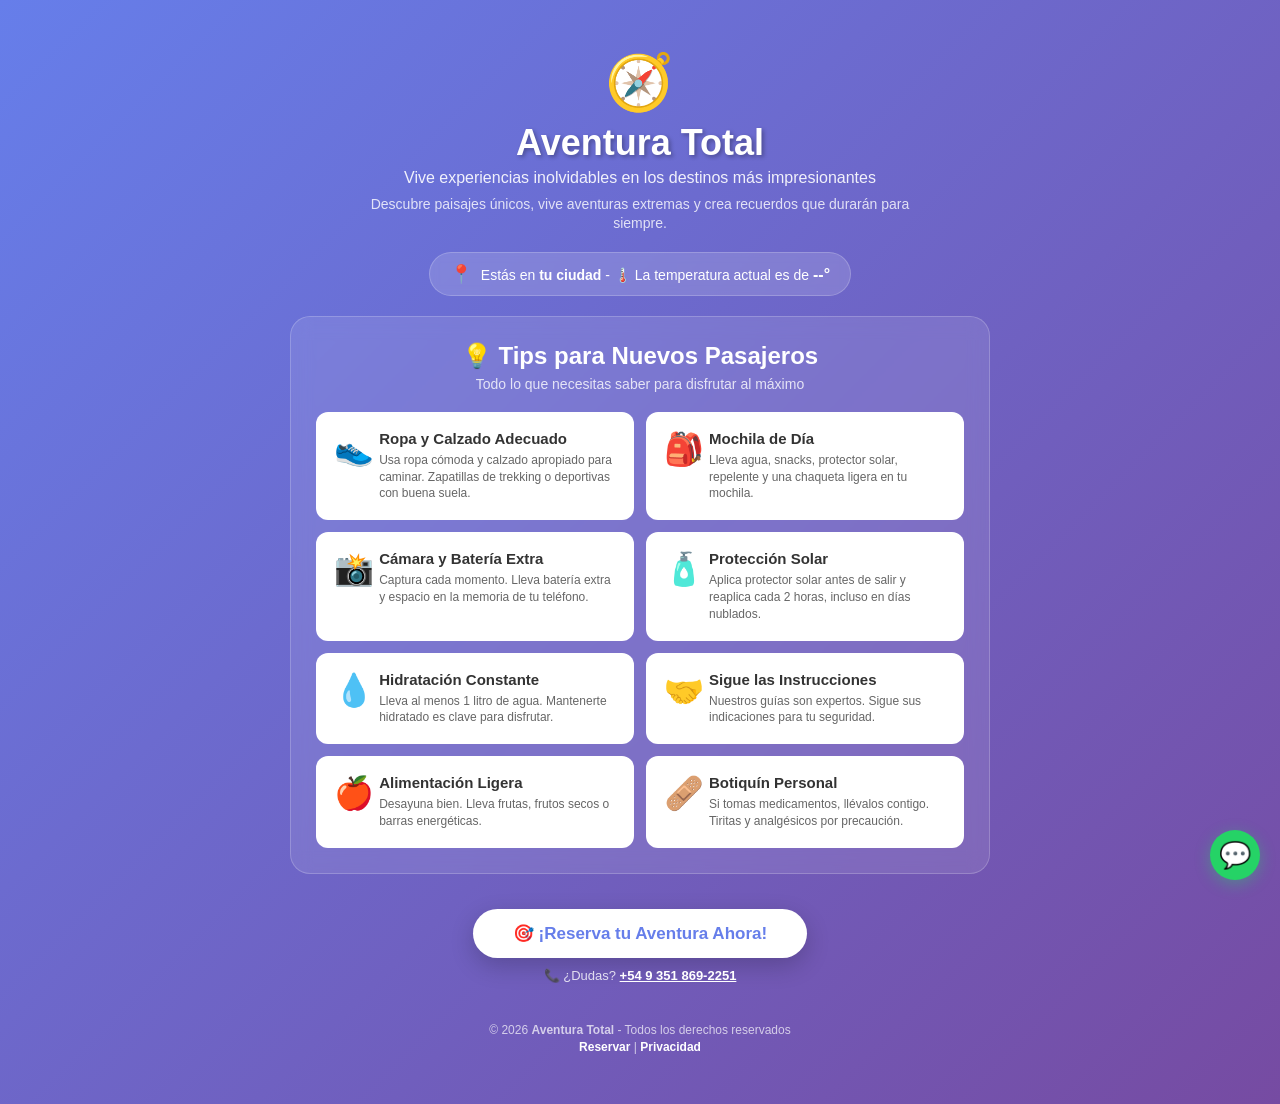
==== index.html @ 99226703 "Add files via upload" ====
<!DOCTYPE html>
<html lang="es">
<head>
    <meta charset="UTF-8">
    <meta name="viewport" content="width=device-width, initial-scale=1.0">
    <title>Aventura Total - Excursiones Inolvidables</title>
    <link rel="stylesheet" href="styles.css">
    <link rel="icon" type="image/svg+xml" href="data:image/svg+xml,<svg xmlns='http://www.w3.org/2000/svg' viewBox='0 0 100 100'><text y='.9em' font-size='90'>🧭</text></svg>">
    <style>
        * {
            margin: 0;
            padding: 0;
            box-sizing: border-box;
        }

        body {
            font-family: 'Segoe UI', Tahoma, Geneva, Verdana, sans-serif;
            background: linear-gradient(135deg, #667eea 0%, #764ba2 100%);
            min-height: 100vh;
            overflow-x: hidden;
        }

        .landing-container {
            max-width: 1200px;
            margin: 0 auto;
            padding: 15px 20px;
        }

        .hero-section {
            text-align: center;
            padding: 15px 20px 10px;
            animation: fadeInDown 0.8s ease;
        }

        @keyframes fadeInDown {
            from { opacity: 0; transform: translateY(-30px); }
            to { opacity: 1; transform: translateY(0); }
        }

        .hero-logo {
            font-size: 55px;
            margin-bottom: 8px;
            animation: float 3s ease-in-out infinite;
        }

        @keyframes float {
            0%, 100% { transform: translateY(0); }
            50% { transform: translateY(-10px); }
        }

        .hero-title {
            font-size: 36px;
            font-weight: 800;
            color: white;
            margin-bottom: 6px;
            text-shadow: 2px 2px 4px rgba(0,0,0,0.3);
            line-height: 1.1;
        }

        .hero-subtitle {
            font-size: 16px;
            color: rgba(255,255,255,0.9);
            margin-bottom: 8px;
            font-weight: 400;
        }

        .hero-description {
            font-size: 14px;
            color: rgba(255,255,255,0.8);
            max-width: 550px;
            margin: 0 auto 10px;
            line-height: 1.4;
        }

        .clima-actual {
            text-align: center;
            margin: 8px 0 0 0;
            padding: 10px 20px;
            background: rgba(255,255,255,0.15);
            border-radius: 25px;
            display: inline-block;
            backdrop-filter: blur(5px);
            border: 1px solid rgba(255,255,255,0.2);
            animation: fadeIn 0.5s ease;
        }

        @keyframes fadeIn {
            from { opacity: 0; }
            to { opacity: 1; }
        }

        .clima-texto {
            color: white;
            font-size: 14px;
            font-weight: 500;
        }

        .clima-texto .ciudad {
            font-weight: 700;
        }

        .clima-texto .temperatura {
            font-weight: 700;
            font-size: 16px;
        }

        .clima-icono {
            font-size: 18px;
            margin-right: 5px;
        }

        .tips-section {
            background: rgba(255,255,255,0.1);
            border-radius: 20px;
            padding: 25px;
            margin-top: 10px;
            margin-bottom: 35px;
            backdrop-filter: blur(10px);
            border: 1px solid rgba(255,255,255,0.2);
            animation: fadeInUp 0.6s ease;
        }

        @keyframes fadeInUp {
            from { opacity: 0; transform: translateY(20px); }
            to { opacity: 1; transform: translateY(0); }
        }

        .tips-title {
            text-align: center;
            color: white;
            font-size: 24px;
            margin-bottom: 6px;
        }

        .tips-subtitle {
            text-align: center;
            color: rgba(255,255,255,0.8);
            margin-bottom: 20px;
            font-size: 14px;
        }

        .tips-grid {
            display: grid;
            grid-template-columns: repeat(auto-fit, minmax(250px, 1fr));
            gap: 12px;
        }

        .tip-card {
            background: white;
            border-radius: 12px;
            padding: 18px;
            display: flex;
            align-items: flex-start;
            gap: 10px;
            transition: all 0.3s ease;
        }

        .tip-card:hover {
            transform: translateX(3px);
            box-shadow: 0 6px 15px rgba(0,0,0,0.1);
        }

        .tip-icon {
            font-size: 32px;
            min-width: 35px;
        }

        .tip-content h4 {
            color: #333;
            font-size: 15px;
            margin-bottom: 5px;
        }

        .tip-content p {
            color: #666;
            font-size: 12px;
            line-height: 1.4;
        }

        .btn-reservar-hero {
            display: inline-block;
            padding: 14px 40px;
            background: white;
            color: #667eea;
            text-decoration: none;
            border-radius: 50px;
            font-size: 17px;
            font-weight: 700;
            transition: all 0.3s ease;
            box-shadow: 0 8px 25px rgba(0,0,0,0.2);
            animation: pulse 2s infinite;
        }

        .btn-reservar-hero:hover {
            transform: translateY(-3px);
            box-shadow: 0 12px 30px rgba(0,0,0,0.3);
            background: #f8f9fa;
        }

        @keyframes pulse {
            0%, 100% { box-shadow: 0 8px 25px rgba(0,0,0,0.2); }
            50% { box-shadow: 0 12px 35px rgba(255,255,255,0.4); }
        }

        .whatsapp-float {
            position: fixed;
            bottom: 20px;
            right: 20px;
            width: 50px;
            height: 50px;
            background: #25D366;
            border-radius: 50%;
            display: flex;
            align-items: center;
            justify-content: center;
            font-size: 26px;
            color: white;
            text-decoration: none;
            box-shadow: 0 4px 15px rgba(37, 211, 102, 0.4);
            transition: all 0.3s ease;
            z-index: 1000;
            animation: bounce 2s infinite;
        }

        @keyframes bounce {
            0%, 100% { transform: translateY(0); }
            50% { transform: translateY(-6px); }
        }

        .whatsapp-float:hover {
            transform: scale(1.1);
            box-shadow: 0 6px 20px rgba(37, 211, 102, 0.6);
        }

        .footer {
            text-align: center;
            color: rgba(255,255,255,0.7);
            padding: 15px 0;
            font-size: 12px;
        }

        .footer a {
            color: white;
            text-decoration: none;
            font-weight: 600;
            cursor: pointer;
        }

        .footer a:hover {
            text-decoration: underline;
        }

        /* ==========================================
           MODAL POLÍTICA DE PRIVACIDAD
           ========================================== */
        .modal-overlay {
            position: fixed;
            top: 0;
            left: 0;
            width: 100%;
            height: 100%;
            background: rgba(0, 0, 0, 0.6);
            backdrop-filter: blur(8px);
            -webkit-backdrop-filter: blur(8px);
            display: flex;
            justify-content: center;
            align-items: center;
            z-index: 10000;
            animation: fadeInOverlay 0.3s ease;
        }

        @keyframes fadeInOverlay {
            from { opacity: 0; }
            to { opacity: 1; }
        }

        .modal-content {
            background: white;
            border-radius: 20px;
            width: 90%;
            max-width: 600px;
            max-height: 80vh;
            box-shadow: 0 25px 60px rgba(0, 0, 0, 0.4);
            animation: slideUp 0.4s ease;
            display: flex;
            flex-direction: column;
        }

        @keyframes slideUp {
            from { transform: translateY(50px); opacity: 0; }
            to { transform: translateY(0); opacity: 1; }
        }

        .modal-header {
            display: flex;
            justify-content: space-between;
            align-items: center;
            padding: 20px 25px;
            border-bottom: 1px solid #e0e0e0;
            background: linear-gradient(135deg, #667eea 0%, #764ba2 100%);
            border-radius: 20px 20px 0 0;
        }

        .modal-header h2 {
            color: white;
            font-size: 20px;
            margin: 0;
        }

        .modal-close {
            background: rgba(255,255,255,0.2);
            border: none;
            color: white;
            font-size: 28px;
            width: 35px;
            height: 35px;
            border-radius: 50%;
            cursor: pointer;
            transition: all 0.3s ease;
            display: flex;
            align-items: center;
            justify-content: center;
            line-height: 1;
        }

        .modal-close:hover {
            background: rgba(255,255,255,0.4);
            transform: rotate(90deg);
        }

        .modal-body {
            padding: 25px;
            overflow-y: auto;
            flex: 1;
        }

        .modal-body::-webkit-scrollbar {
            width: 6px;
        }

        .modal-body::-webkit-scrollbar-track {
            background: #f1f1f1;
            border-radius: 10px;
        }

        .modal-body::-webkit-scrollbar-thumb {
            background: #667eea;
            border-radius: 10px;
        }

        .modal-body h3 {
            color: #667eea;
            font-size: 16px;
            margin: 20px 0 10px 0;
        }

        .modal-body h3:first-child {
            margin-top: 0;
        }

        .modal-body p {
            color: #555;
            font-size: 14px;
            line-height: 1.6;
            margin-bottom: 10px;
        }

        .modal-body ul {
            margin: 10px 0;
            padding-left: 20px;
        }

        .modal-body ul li {
            color: #555;
            font-size: 14px;
            line-height: 1.6;
            margin-bottom: 5px;
        }

        .modal-footer {
            padding: 15px 25px;
            border-top: 1px solid #e0e0e0;
            text-align: center;
        }

        .btn-modal-cerrar {
            padding: 12px 40px;
            background: linear-gradient(135deg, #667eea 0%, #764ba2 100%);
            color: white;
            border: none;
            border-radius: 30px;
            font-size: 16px;
            font-weight: 600;
            cursor: pointer;
            transition: all 0.3s ease;
        }

        .btn-modal-cerrar:hover {
            transform: translateY(-2px);
            box-shadow: 0 10px 20px rgba(102, 126, 234, 0.4);
        }

        body.modal-abierto {
            overflow: hidden;
        }

        @media (max-width: 768px) {
            .hero-title { font-size: 26px; }
            .hero-subtitle { font-size: 14px; }
            .hero-logo { font-size: 45px; }
            .tips-section { padding: 18px; }
            .tips-title { font-size: 20px; }
            .btn-reservar-hero { padding: 12px 28px; font-size: 15px; }
            .whatsapp-float { width: 45px; height: 45px; font-size: 22px; }
            .clima-texto { font-size: 13px; }
        }

        @media (max-width: 480px) {
            .hero-title { font-size: 22px; }
            .hero-logo { font-size: 40px; }
            .hero-section { padding: 10px 15px 5px; }
            .tips-grid { grid-template-columns: 1fr; }
            .clima-texto { font-size: 12px; }
        }
    </style>
</head>
<body>
    <a href="https://wa.me/5493518692251?text=¡Hola!%20Quiero%20información%20sobre%20las%20excursiones%20🏔️" 
       class="whatsapp-float" target="_blank" title="Contáctanos por WhatsApp">💬</a>

    <div class="landing-container">
        
        <header class="hero-section">
            <div class="hero-logo">🧭</div>
            <h1 class="hero-title">Aventura Total</h1>
            <p class="hero-subtitle">Vive experiencias inolvidables en los destinos más impresionantes</p>
            <p class="hero-description">
                Descubre paisajes únicos, vive aventuras extremas y crea recuerdos que durarán para siempre.
            </p>
            
            <div class="clima-actual" id="climaActual">
                <span class="clima-texto">
                    <span class="clima-icono">📍</span> 
                    Estás en <span class="ciudad" id="ciudadNombre">...</span> - 
                    🌡️ La temperatura actual es de <span class="temperatura" id="temperaturaValor">--°</span>
                </span>
            </div>
        </header>

        <section class="tips-section">
            <h2 class="tips-title">💡 Tips para Nuevos Pasajeros</h2>
            <p class="tips-subtitle">Todo lo que necesitas saber para disfrutar al máximo</p>
            
            <div class="tips-grid">
                <div class="tip-card">
                    <div class="tip-icon">👟</div>
                    <div class="tip-content">
                        <h4>Ropa y Calzado Adecuado</h4>
                        <p>Usa ropa cómoda y calzado apropiado para caminar. Zapatillas de trekking o deportivas con buena suela.</p>
                    </div>
                </div>
                <div class="tip-card">
                    <div class="tip-icon">🎒</div>
                    <div class="tip-content">
                        <h4>Mochila de Día</h4>
                        <p>Lleva agua, snacks, protector solar, repelente y una chaqueta ligera en tu mochila.</p>
                    </div>
                </div>
                <div class="tip-card">
                    <div class="tip-icon">📸</div>
                    <div class="tip-content">
                        <h4>Cámara y Batería Extra</h4>
                        <p>Captura cada momento. Lleva batería extra y espacio en la memoria de tu teléfono.</p>
                    </div>
                </div>
                <div class="tip-card">
                    <div class="tip-icon">🧴</div>
                    <div class="tip-content">
                        <h4>Protección Solar</h4>
                        <p>Aplica protector solar antes de salir y reaplica cada 2 horas, incluso en días nublados.</p>
                    </div>
                </div>
                <div class="tip-card">
                    <div class="tip-icon">💧</div>
                    <div class="tip-content">
                        <h4>Hidratación Constante</h4>
                        <p>Lleva al menos 1 litro de agua. Mantenerte hidratado es clave para disfrutar.</p>
                    </div>
                </div>
                <div class="tip-card">
                    <div class="tip-icon">🤝</div>
                    <div class="tip-content">
                        <h4>Sigue las Instrucciones</h4>
                        <p>Nuestros guías son expertos. Sigue sus indicaciones para tu seguridad.</p>
                    </div>
                </div>
                <div class="tip-card">
                    <div class="tip-icon">🍎</div>
                    <div class="tip-content">
                        <h4>Alimentación Ligera</h4>
                        <p>Desayuna bien. Lleva frutas, frutos secos o barras energéticas.</p>
                    </div>
                </div>
                <div class="tip-card">
                    <div class="tip-icon">🩹</div>
                    <div class="tip-content">
                        <h4>Botiquín Personal</h4>
                        <p>Si tomas medicamentos, llévalos contigo. Tiritas y analgésicos por precaución.</p>
                    </div>
                </div>
            </div>
        </section>

        <div style="text-align: center; margin: 25px 0;">
            <a href="reservar.html" class="btn-reservar-hero">🎯 ¡Reserva tu Aventura Ahora!</a>
            <p style="color: rgba(255,255,255,0.8); margin-top: 10px; font-size: 13px;">
                📞 ¿Dudas? <a href="tel:+5493518692251" style="color: white; font-weight: 600;">+54 9 351 869-2251</a>
            </p>
        </div>

        <footer class="footer">
            <p>© 2026 <strong>Aventura Total</strong> - Todos los derechos reservados</p>
            <p style="margin-top: 3px;">
                <a href="reservar.html">Reservar</a> | 
                <a id="linkPrivacidad">Privacidad</a>
            </p>
        </footer>
    </div>

    <!-- ===== MODAL POLÍTICA DE PRIVACIDAD ===== -->
    <div id="modalPrivacidad" class="modal-overlay" style="display: none;">
        <div class="modal-content">
            <div class="modal-header">
                <h2>🔒 Política de Privacidad</h2>
                <button class="modal-close" id="cerrarModal">&times;</button>
            </div>
            <div class="modal-body">
                <p>La agencia recopila únicamente los datos estrictamente necesarios para la prestación del servicio automotor y turístico.</p>
                
                <h3>📋 Uso de los Datos</h3>
                <p>Los datos se utilizan exclusivamente para:</p>
                <ul>
                    <li>Gestionar reservas, emitir vouchers de traslado y procesar pagos.</li>
                    <li>Coordinar la logística de los choferes y guías.</li>
                    <li>Enviar notificaciones operativas urgentes.</li>
                    <li>Cumplir con las normativas legales de los organismos de transporte (CNRT en Argentina, seguros de pasajeros, aduanas o migraciones).</li>
                </ul>
                
                <h3>🔐 Confidencialidad</h3>
                <p>Los datos no se venden ni se ceden comercialmente. Solo se comparten con:</p>
                <ul>
                    <li><strong>Autoridades regulatorias:</strong> Organismos de control de transporte, gendarmería, aduanas o personal de aeropuertos según lo exija la ley.</li>
                    <li><strong>Proveedores estratégicos:</strong> Choferes contratados, guías de turismo o plataformas de procesamiento de pago, quienes están obligados contractualmente a mantener la confidencialidad.</li>
                </ul>
                
                <h3>⏱️ Plazo de Conservación</h3>
                <p>La información se guardará durante el tiempo que dure la relación comercial y, posteriormente, durante los plazos legales exigidos por las normativas fiscales, de seguros y comerciales aplicables al transporte de pasajeros.</p>
                
                <h3>🛡️ Medidas de Seguridad</h3>
                <p>Implementación de medidas técnicas y organizativas para evitar la pérdida, robo o acceso no autorizado a los datos, tales como almacenamiento en servidores seguros, cifrado de datos y acceso restringido del personal solo a la información necesaria para su tarea.</p>
                
                <h3>✅ Derechos del Usuario</h3>
                <p>Se garantiza a los pasajeros el derecho a Acceder, Rectificar, Cancelar u Oponerse al uso de sus datos personales.</p>
            </div>
            <div class="modal-footer">
                <button class="btn-modal-cerrar" id="btnCerrarModal">Entendido</button>
            </div>
        </div>
    </div>

    <script>
        // ===== CLIMA POR IP =====
        async function obtenerClima() {
            const ciudadEl = document.getElementById('ciudadNombre');
            const temperaturaEl = document.getElementById('temperaturaValor');
            
            try {
                const respuestaIP = await fetch('https://ipapi.co/json/');
                const datosIP = await respuestaIP.json();
                
                const ciudad = datosIP.city || 'tu ciudad';
                const lat = datosIP.latitude;
                const lon = datosIP.longitude;
                
                ciudadEl.textContent = ciudad;
                
                if (lat && lon) {
                    const respuestaClima = await fetch(
                        `https://api.open-meteo.com/v1/forecast?latitude=${lat}&longitude=${lon}&current_weather=true`
                    );
                    const datosClima = await respuestaClima.json();
                    
                    if (datosClima.current_weather) {
                        const temperatura = Math.round(datosClima.current_weather.temperature);
                        temperaturaEl.textContent = `${temperatura}°C`;
                        
                        const iconoClima = document.querySelector('.clima-icono');
                        if (temperatura > 30) {
                            iconoClima.textContent = '🥵';
                        } else if (temperatura > 20) {
                            iconoClima.textContent = '😎';
                        } else if (temperatura > 10) {
                            iconoClima.textContent = '🌤️';
                        } else {
                            iconoClima.textContent = '🥶';
                        }
                    }
                }
            } catch (error) {
                console.log('Error al obtener clima:', error);
                ciudadEl.textContent = 'tu ciudad';
                temperaturaEl.textContent = '--°';
            }
        }
        
        obtenerClima();

        // ===== MODAL POLÍTICA DE PRIVACIDAD =====
        const modalPrivacidad = document.getElementById('modalPrivacidad');
        const linkPrivacidad = document.getElementById('linkPrivacidad');
        const cerrarModal = document.getElementById('cerrarModal');
        const btnCerrarModal = document.getElementById('btnCerrarModal');
        
        linkPrivacidad.addEventListener('click', function(e) {
            e.preventDefault();
            modalPrivacidad.style.display = 'flex';
            document.body.classList.add('modal-abierto');
        });
        
        cerrarModal.addEventListener('click', function() {
            modalPrivacidad.style.display = 'none';
            document.body.classList.remove('modal-abierto');
        });
        
        btnCerrarModal.addEventListener('click', function() {
            modalPrivacidad.style.display = 'none';
            document.body.classList.remove('modal-abierto');
        });
        
        modalPrivacidad.addEventListener('click', function(e) {
            if (e.target === modalPrivacidad) {
                modalPrivacidad.style.display = 'none';
                document.body.classList.remove('modal-abierto');
            }
        });
        
        document.addEventListener('keydown', function(e) {
            if (e.key === 'Escape' && modalPrivacidad.style.display === 'flex') {
                modalPrivacidad.style.display = 'none';
                document.body.classList.remove('modal-abierto');
            }
        });
    </script>
</body>
</html>
---- styles.css ----
/* ==========================================
   FORMULARIO DE RESERVA DE EXCURSIONES
   Estilos completos
   ========================================== */

/* Reset y estilos base */
* {
    margin: 0;
    padding: 0;
    box-sizing: border-box;
}

body {
    font-family: 'Segoe UI', Tahoma, Geneva, Verdana, sans-serif;
    background: linear-gradient(135deg, #667eea 0%, #764ba2 100%);
    min-height: 100vh;
    display: flex;
    justify-content: center;
    align-items: center;
    padding: 20px;
}

/* Contenedor principal */
.form-container {
    background: white;
    border-radius: 20px;
    box-shadow: 0 20px 60px rgba(0, 0, 0, 0.3);
    padding: 40px;
    width: 100%;
    max-width: 600px;
    animation: fadeIn 0.5s ease-in-out;
}

/* Animación de entrada */
@keyframes fadeIn {
    from {
        opacity: 0;
        transform: translateY(-20px);
    }
    to {
        opacity: 1;
        transform: translateY(0);
    }
}

/* Cabecera del formulario */
.form-header {
    text-align: center;
    margin-bottom: 30px;
}

.form-header h1 {
    color: #333;
    font-size: 28px;
    margin-bottom: 10px;
}

.form-header p {
    color: #666;
    font-size: 16px;
}

/* Grupos de formulario */
.form-group {
    margin-bottom: 20px;
}

.form-row {
    display: grid;
    grid-template-columns: 1fr 1fr;
    gap: 20px;
}

/* Etiquetas */
label {
    display: block;
    margin-bottom: 8px;
    color: #333;
    font-weight: 600;
    font-size: 14px;
    transition: color 0.3s ease;
}

.required::after {
    content: " *";
    color: #e74c3c;
}

/* Campos de entrada */
input, select, textarea {
    width: 100%;
    padding: 12px 15px;
    border: 2px solid #e0e0e0;
    border-radius: 10px;
    font-size: 16px;
    transition: all 0.3s ease;
    font-family: inherit;
    background-color: #fafafa;
}

input:hover, select:hover, textarea:hover {
    border-color: #b8b8b8;
    background-color: #fff;
}

input:focus, select:focus, textarea:focus {
    outline: none;
    border-color: #667eea;
    box-shadow: 0 0 0 3px rgba(102, 126, 234, 0.1);
    background-color: #fff;
}

textarea {
    resize: vertical;
    min-height: 100px;
}

/* Estilo para campos con error */
input.error, select.error, textarea.error {
    border-color: #e74c3c;
    background-color: #fff5f5;
}

.error-message {
    color: #e74c3c;
    font-size: 12px;
    margin-top: 5px;
    display: none;
}

.error-message.show {
    display: block;
}

/* ==========================================
   CALCULADORA DE PRECIO
   ========================================== */
.precio-calculadora {
    background: linear-gradient(135deg, #f5f7fa 0%, #c3cfe2 100%);
    border-radius: 15px;
    padding: 25px;
    margin: 25px 0;
    box-shadow: 0 5px 15px rgba(0, 0, 0, 0.1);
    transition: transform 0.3s ease;
}

.precio-calculadora:hover {
    transform: translateY(-2px);
}

.precio-header {
    text-align: center;
    margin-bottom: 20px;
    color: #333;
}

.precio-header h3 {
    font-size: 20px;
    margin-bottom: 5px;
}

.precio-detalle {
    display: grid;
    gap: 15px;
    margin-bottom: 20px;
}

.precio-item {
    display: flex;
    justify-content: space-between;
    align-items: center;
    padding: 10px 15px;
    background: white;
    border-radius: 8px;
    font-size: 15px;
    transition: background 0.3s ease;
}

.precio-item:hover {
    background: #f8f9fa;
}

.precio-item .label {
    color: #555;
    font-weight: 500;
}

.precio-item .valor {
    font-weight: 700;
    color: #333;
}

/* Total destacado */
.precio-total {
    background: linear-gradient(135deg, #667eea 0%, #764ba2 100%);
    color: white;
    padding: 20px;
    border-radius: 10px;
    text-align: center;
    margin-top: 15px;
    position: relative;
    overflow: hidden;
}

.precio-total::before {
    content: '';
    position: absolute;
    top: -50%;
    left: -50%;
    width: 200%;
    height: 200%;
    background: radial-gradient(circle, rgba(255,255,255,0.1) 0%, transparent 70%);
    animation: shine 3s infinite;
}

@keyframes shine {
    0% { transform: rotate(0deg); }
    100% { transform: rotate(360deg); }
}

.precio-total .total-label {
    font-size: 16px;
    margin-bottom: 5px;
    opacity: 0.9;
    text-transform: uppercase;
    letter-spacing: 2px;
}

.precio-total .total-cantidad {
    font-size: 36px;
    font-weight: 700;
    text-shadow: 2px 2px 4px rgba(0,0,0,0.2);
}

.precio-total .total-personas {
    font-size: 14px;
    opacity: 0.8;
    margin-top: 5px;
}

/* Badges y etiquetas */
.descuento-badge {
    background: #27ae60;
    color: white;
    padding: 3px 8px;
    border-radius: 12px;
    font-size: 11px;
    font-weight: 600;
    margin-left: 5px;
}

.temporada-badge {
    background: #e74c3c;
    color: white;
    padding: 3px 8px;
    border-radius: 12px;
    font-size: 11px;
    font-weight: 600;
    margin-left: 5px;
}

/* Checkbox personalizado */
.checkbox-group {
    display: flex;
    align-items: center;
    gap: 10px;
}

.checkbox-group input[type="checkbox"] {
    width: 20px;
    height: 20px;
    cursor: pointer;
    accent-color: #667eea;
}

.checkbox-group label {
    margin-bottom: 0;
    cursor: pointer;
}

.checkbox-group a {
    color: #667eea;
    text-decoration: none;
    font-weight: 600;
}

.checkbox-group a:hover {
    text-decoration: underline;
}

/* Botón de envío */
.submit-btn {
    width: 100%;
    padding: 15px;
    background: linear-gradient(135deg, #667eea 0%, #764ba2 100%);
    color: white;
    border: none;
    border-radius: 10px;
    font-size: 18px;
    font-weight: 600;
    cursor: pointer;
    transition: all 0.3s ease;
    margin-top: 10px;
    position: relative;
    overflow: hidden;
}

.submit-btn:hover {
    transform: translateY(-2px);
    box-shadow: 0 10px 20px rgba(102, 126, 234, 0.4);
}

.submit-btn:active {
    transform: translateY(0);
}

.submit-btn:disabled {
    background: #ccc;
    cursor: not-allowed;
    transform: none;
    box-shadow: none;
}

/* Efecto de carga en el botón */
.submit-btn.loading {
    pointer-events: none;
    opacity: 0.8;
}

.submit-btn.loading::after {
    content: "";
    position: absolute;
    width: 20px;
    height: 20px;
    top: 50%;
    left: 50%;
    margin-left: -10px;
    margin-top: -10px;
    border: 3px solid rgba(255,255,255,0.3);
    border-top-color: white;
    border-radius: 50%;
    animation: spin 0.8s linear infinite;
}

@keyframes spin {
    to { transform: rotate(360deg); }
}

/* Tooltip para precios */
.tooltip {
    position: relative;
    display: inline-block;
    cursor: help;
    border-bottom: 1px dotted #666;
}

.tooltip .tooltip-text {
    visibility: hidden;
    width: 200px;
    background-color: #333;
    color: #fff;
    text-align: center;
    border-radius: 6px;
    padding: 8px;
    position: absolute;
    z-index: 1;
    bottom: 125%;
    left: 50%;
    margin-left: -100px;
    font-size: 12px;
    opacity: 0;
    transition: opacity 0.3s;
}

.tooltip:hover .tooltip-text {
    visibility: visible;
    opacity: 1;
}

/* Mensaje de éxito inline */
.success-message {
    display: none;
    background: #27ae60;
    color: white;
    padding: 15px;
    border-radius: 10px;
    margin-top: 20px;
    text-align: center;
    animation: slideDown 0.5s ease;
}

.success-message.show {
    display: block;
}

@keyframes slideDown {
    from {
        opacity: 0;
        transform: translateY(-10px);
    }
    to {
        opacity: 1;
        transform: translateY(0);
    }
}

/* ==========================================
   RESPONSIVE DESIGN
   ========================================== */
@media (max-width: 768px) {
    .form-container {
        padding: 30px 20px;
    }
    
    .form-row {
        grid-template-columns: 1fr;
        gap: 15px;
    }
    
    .form-header h1 {
        font-size: 24px;
    }
    
    .precio-total .total-cantidad {
        font-size: 28px;
    }
}

@media (max-width: 480px) {
    body {
        padding: 10px;
    }
    
    .form-container {
        padding: 20px 15px;
        border-radius: 15px;
    }
    
    .form-header h1 {
        font-size: 20px;
    }
    
    .precio-calculadora {
        padding: 15px;
    }
    
    .precio-total {
        padding: 15px;
    }
    
    .precio-total .total-cantidad {
        font-size: 24px;
    }
    
    input, select, textarea {
        padding: 10px 12px;
        font-size: 14px;
    }
    
    .submit-btn {
        padding: 12px;
        font-size: 16px;
    }
}

/* ==========================================
   UTILIDADES
   ========================================== */
.text-center {
    text-align: center;
}

.mt-10 { margin-top: 10px; }
.mt-20 { margin-top: 20px; }
.mb-10 { margin-bottom: 10px; }
.mb-20 { margin-bottom: 20px; }

/* Scrollbar personalizado */
::-webkit-scrollbar {
    width: 8px;
}

::-webkit-scrollbar-track {
    background: #f1f1f1;
    border-radius: 10px;
}

::-webkit-scrollbar-thumb {
    background: #667eea;
    border-radius: 10px;
}

::-webkit-scrollbar-thumb:hover {
    background: #764ba2;
}

/* Selección de texto */
::selection {
    background: #667eea;
    color: white;
}

/* Focus visible para accesibilidad */
:focus-visible {
    outline: 3px solid #667eea;
    outline-offset: 2px;
}

/* Estilos para mensajes de estado */
.status-message {
    padding: 15px;
    border-radius: 10px;
    margin: 15px 0;
    text-align: center;
    font-weight: 600;
    animation: slideDown 0.5s ease;
    display: none;
}

.status-message.success {
    background: #d4edda;
    color: #155724;
    border: 2px solid #c3e6cb;
    display: block;
}

.status-message.error {
    background: #f8d7da;
    color: #721c24;
    border: 2px solid #f5c6cb;
    display: block;
}

.status-message.info {
    background: #d1ecf1;
    color: #0c5460;
    border: 2px solid #bee5eb;
    display: block;
}

@keyframes slideDown {
    from {
        opacity: 0;
        transform: translateY(-20px);
    }
    to {
        opacity: 1;
        transform: translateY(0);
    }
}

/* Icono de carga en botón */
.submit-btn.loading {
    pointer-events: none;
    opacity: 0.8;
    position: relative;
    color: transparent;
}

.submit-btn.loading::after {
    content: "";
    position: absolute;
    width: 20px;
    height: 20px;
    top: 50%;
    left: 50%;
    margin-left: -10px;
    margin-top: -10px;
    border: 3px solid rgba(255,255,255,0.3);
    border-top-color: white;
    border-radius: 50%;
    animation: spin 0.8s linear infinite;
}

@keyframes spin {
    to { transform: rotate(360deg); }
}
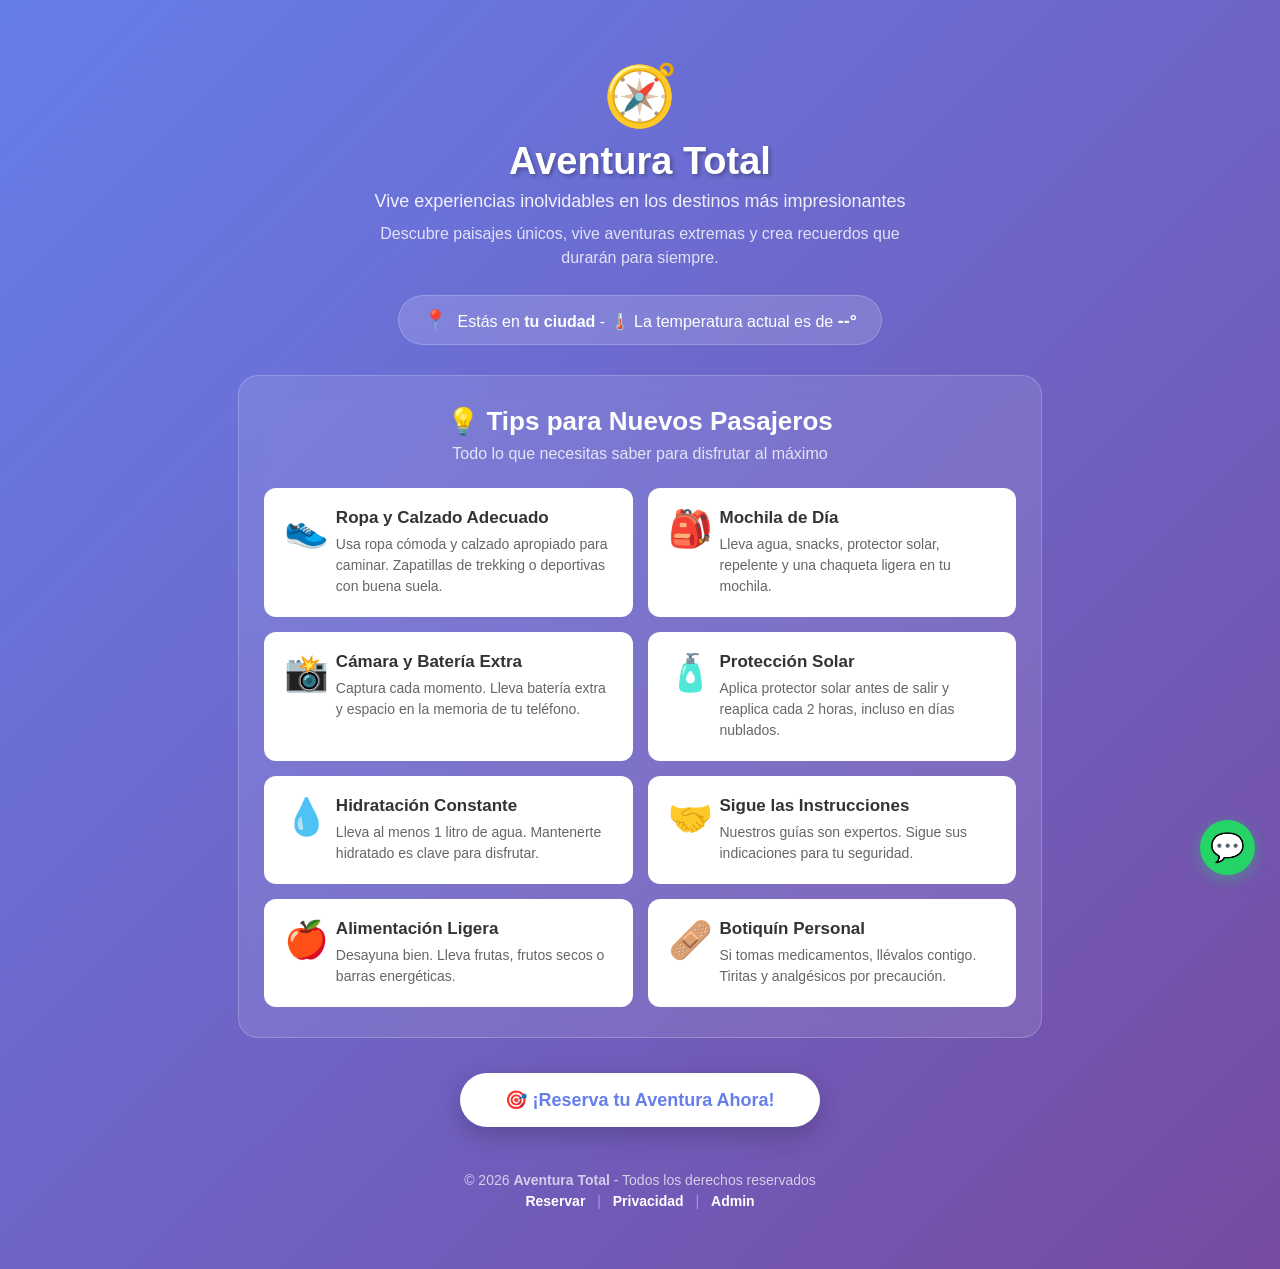
==== commit e7b096c0: "Update index.html" ====
--- a/index.html
+++ b/index.html
@@ -23,12 +23,12 @@
         .landing-container {
             max-width: 1200px;
             margin: 0 auto;
-            padding: 15px 20px;
+            padding: 20px;
         }
 
         .hero-section {
             text-align: center;
-            padding: 15px 20px 10px;
+            padding: 20px 20px 15px;
             animation: fadeInDown 0.8s ease;
         }
 
@@ -38,8 +38,8 @@
         }
 
         .hero-logo {
-            font-size: 55px;
-            margin-bottom: 8px;
+            font-size: 60px;
+            margin-bottom: 10px;
             animation: float 3s ease-in-out infinite;
         }
 
@@ -49,33 +49,33 @@
         }
 
         .hero-title {
-            font-size: 36px;
+            font-size: 38px;
             font-weight: 800;
             color: white;
-            margin-bottom: 6px;
+            margin-bottom: 8px;
             text-shadow: 2px 2px 4px rgba(0,0,0,0.3);
             line-height: 1.1;
         }
 
         .hero-subtitle {
+            font-size: 18px;
+            color: rgba(255,255,255,0.9);
+            margin-bottom: 10px;
+            font-weight: 400;
+        }
+
+        .hero-description {
             font-size: 16px;
-            color: rgba(255,255,255,0.9);
-            margin-bottom: 8px;
-            font-weight: 400;
-        }
-
-        .hero-description {
-            font-size: 14px;
             color: rgba(255,255,255,0.8);
             max-width: 550px;
-            margin: 0 auto 10px;
-            line-height: 1.4;
+            margin: 0 auto 15px;
+            line-height: 1.5;
         }
 
         .clima-actual {
             text-align: center;
-            margin: 8px 0 0 0;
-            padding: 10px 20px;
+            margin: 10px 0 0 0;
+            padding: 12px 24px;
             background: rgba(255,255,255,0.15);
             border-radius: 25px;
             display: inline-block;
@@ -91,7 +91,7 @@
 
         .clima-texto {
             color: white;
-            font-size: 14px;
+            font-size: 16px;
             font-weight: 500;
         }
 
@@ -101,19 +101,19 @@
 
         .clima-texto .temperatura {
             font-weight: 700;
-            font-size: 16px;
+            font-size: 18px;
         }
 
         .clima-icono {
-            font-size: 18px;
+            font-size: 20px;
             margin-right: 5px;
         }
 
         .tips-section {
             background: rgba(255,255,255,0.1);
             border-radius: 20px;
-            padding: 25px;
-            margin-top: 10px;
+            padding: 30px 25px;
+            margin-top: 15px;
             margin-bottom: 35px;
             backdrop-filter: blur(10px);
             border: 1px solid rgba(255,255,255,0.2);
@@ -128,30 +128,30 @@
         .tips-title {
             text-align: center;
             color: white;
-            font-size: 24px;
-            margin-bottom: 6px;
+            font-size: 26px;
+            margin-bottom: 8px;
         }
 
         .tips-subtitle {
             text-align: center;
             color: rgba(255,255,255,0.8);
-            margin-bottom: 20px;
-            font-size: 14px;
+            margin-bottom: 25px;
+            font-size: 16px;
         }
 
         .tips-grid {
             display: grid;
-            grid-template-columns: repeat(auto-fit, minmax(250px, 1fr));
-            gap: 12px;
+            grid-template-columns: repeat(auto-fit, minmax(260px, 1fr));
+            gap: 15px;
         }
 
         .tip-card {
             background: white;
             border-radius: 12px;
-            padding: 18px;
+            padding: 20px;
             display: flex;
             align-items: flex-start;
-            gap: 10px;
+            gap: 12px;
             transition: all 0.3s ease;
         }
 
@@ -161,30 +161,30 @@
         }
 
         .tip-icon {
-            font-size: 32px;
-            min-width: 35px;
+            font-size: 36px;
+            min-width: 40px;
         }
 
         .tip-content h4 {
             color: #333;
-            font-size: 15px;
-            margin-bottom: 5px;
+            font-size: 17px;
+            margin-bottom: 6px;
         }
 
         .tip-content p {
             color: #666;
-            font-size: 12px;
-            line-height: 1.4;
+            font-size: 14px;
+            line-height: 1.5;
         }
 
         .btn-reservar-hero {
             display: inline-block;
-            padding: 14px 40px;
+            padding: 16px 45px;
             background: white;
             color: #667eea;
             text-decoration: none;
             border-radius: 50px;
-            font-size: 17px;
+            font-size: 18px;
             font-weight: 700;
             transition: all 0.3s ease;
             box-shadow: 0 8px 25px rgba(0,0,0,0.2);
@@ -204,16 +204,16 @@
 
         .whatsapp-float {
             position: fixed;
-            bottom: 20px;
-            right: 20px;
-            width: 50px;
-            height: 50px;
+            bottom: 25px;
+            right: 25px;
+            width: 55px;
+            height: 55px;
             background: #25D366;
             border-radius: 50%;
             display: flex;
             align-items: center;
             justify-content: center;
-            font-size: 26px;
+            font-size: 28px;
             color: white;
             text-decoration: none;
             box-shadow: 0 4px 15px rgba(37, 211, 102, 0.4);
@@ -235,8 +235,8 @@
         .footer {
             text-align: center;
             color: rgba(255,255,255,0.7);
-            padding: 15px 0;
-            font-size: 12px;
+            padding: 20px 0;
+            font-size: 14px;
         }
 
         .footer a {
@@ -250,9 +250,12 @@
             text-decoration: underline;
         }
 
-        /* ==========================================
-           MODAL POLÍTICA DE PRIVACIDAD
-           ========================================== */
+        .footer-separador {
+            color: rgba(255,255,255,0.4);
+            margin: 0 8px;
+        }
+
+        /* ===== MODAL POLÍTICA DE PRIVACIDAD ===== */
         .modal-overlay {
             position: fixed;
             top: 0;
@@ -360,7 +363,7 @@
 
         .modal-body p {
             color: #555;
-            font-size: 14px;
+            font-size: 15px;
             line-height: 1.6;
             margin-bottom: 10px;
         }
@@ -372,7 +375,7 @@
 
         .modal-body ul li {
             color: #555;
-            font-size: 14px;
+            font-size: 15px;
             line-height: 1.6;
             margin-bottom: 5px;
         }
@@ -384,7 +387,7 @@
         }
 
         .btn-modal-cerrar {
-            padding: 12px 40px;
+            padding: 14px 40px;
             background: linear-gradient(135deg, #667eea 0%, #764ba2 100%);
             color: white;
             border: none;
@@ -404,23 +407,47 @@
             overflow: hidden;
         }
 
+        /* ===== RESPONSIVE ===== */
         @media (max-width: 768px) {
+            .landing-container { padding: 15px; }
+            .hero-logo { font-size: 50px; }
+            .hero-title { font-size: 30px; }
+            .hero-subtitle { font-size: 16px; }
+            .hero-description { font-size: 15px; }
+            .tips-section { padding: 25px 18px; }
+            .tips-title { font-size: 24px; }
+            .tips-subtitle { font-size: 15px; }
+            .tip-content h4 { font-size: 16px; }
+            .tip-content p { font-size: 14px; }
+            .btn-reservar-hero { padding: 15px 35px; font-size: 17px; }
+            .whatsapp-float { width: 50px; height: 50px; font-size: 24px; bottom: 20px; right: 20px; }
+            .clima-texto { font-size: 15px; }
+            .footer { font-size: 13px; }
+        }
+
+        @media (max-width: 480px) {
+            .landing-container { padding: 10px; }
+            .hero-section { padding: 15px 10px 10px; }
+            .hero-logo { font-size: 45px; }
             .hero-title { font-size: 26px; }
-            .hero-subtitle { font-size: 14px; }
-            .hero-logo { font-size: 45px; }
-            .tips-section { padding: 18px; }
-            .tips-title { font-size: 20px; }
-            .btn-reservar-hero { padding: 12px 28px; font-size: 15px; }
-            .whatsapp-float { width: 45px; height: 45px; font-size: 22px; }
-            .clima-texto { font-size: 13px; }
-        }
-
-        @media (max-width: 480px) {
-            .hero-title { font-size: 22px; }
-            .hero-logo { font-size: 40px; }
-            .hero-section { padding: 10px 15px 5px; }
-            .tips-grid { grid-template-columns: 1fr; }
-            .clima-texto { font-size: 12px; }
+            .hero-subtitle { font-size: 15px; }
+            .hero-description { font-size: 14px; }
+            .tips-section { padding: 20px 15px; }
+            .tips-title { font-size: 22px; }
+            .tips-subtitle { font-size: 14px; }
+            .tips-grid { grid-template-columns: 1fr; gap: 12px; }
+            .tip-card { padding: 16px; }
+            .tip-icon { font-size: 32px; min-width: 35px; }
+            .tip-content h4 { font-size: 16px; }
+            .tip-content p { font-size: 14px; }
+            .btn-reservar-hero { padding: 14px 30px; font-size: 16px; width: 100%; text-align: center; }
+            .whatsapp-float { width: 48px; height: 48px; font-size: 22px; bottom: 15px; right: 15px; }
+            .clima-actual { padding: 10px 18px; }
+            .clima-texto { font-size: 14px; }
+            .clima-texto .temperatura { font-size: 16px; }
+            .modal-content { width: 95%; max-height: 85vh; }
+            .modal-body p, .modal-body ul li { font-size: 14px; }
+            .footer { font-size: 13px; padding: 15px 0; }
         }
     </style>
 </head>
@@ -513,16 +540,16 @@
 
         <div style="text-align: center; margin: 25px 0;">
             <a href="reservar.html" class="btn-reservar-hero">🎯 ¡Reserva tu Aventura Ahora!</a>
-            <p style="color: rgba(255,255,255,0.8); margin-top: 10px; font-size: 13px;">
-                📞 ¿Dudas? <a href="tel:+5493518692251" style="color: white; font-weight: 600;">+54 9 351 869-2251</a>
-            </p>
         </div>
 
         <footer class="footer">
             <p>© 2026 <strong>Aventura Total</strong> - Todos los derechos reservados</p>
-            <p style="margin-top: 3px;">
-                <a href="reservar.html">Reservar</a> | 
+            <p style="margin-top: 5px;">
+                <a href="reservar.html">Reservar</a>
+                <span class="footer-separador">|</span>
                 <a id="linkPrivacidad">Privacidad</a>
+                <span class="footer-separador">|</span>
+                <a href="crm/index.html">Admin</a>
             </p>
         </footer>
     </div>
@@ -652,4 +679,4 @@
         });
     </script>
 </body>
-</html>+</html>
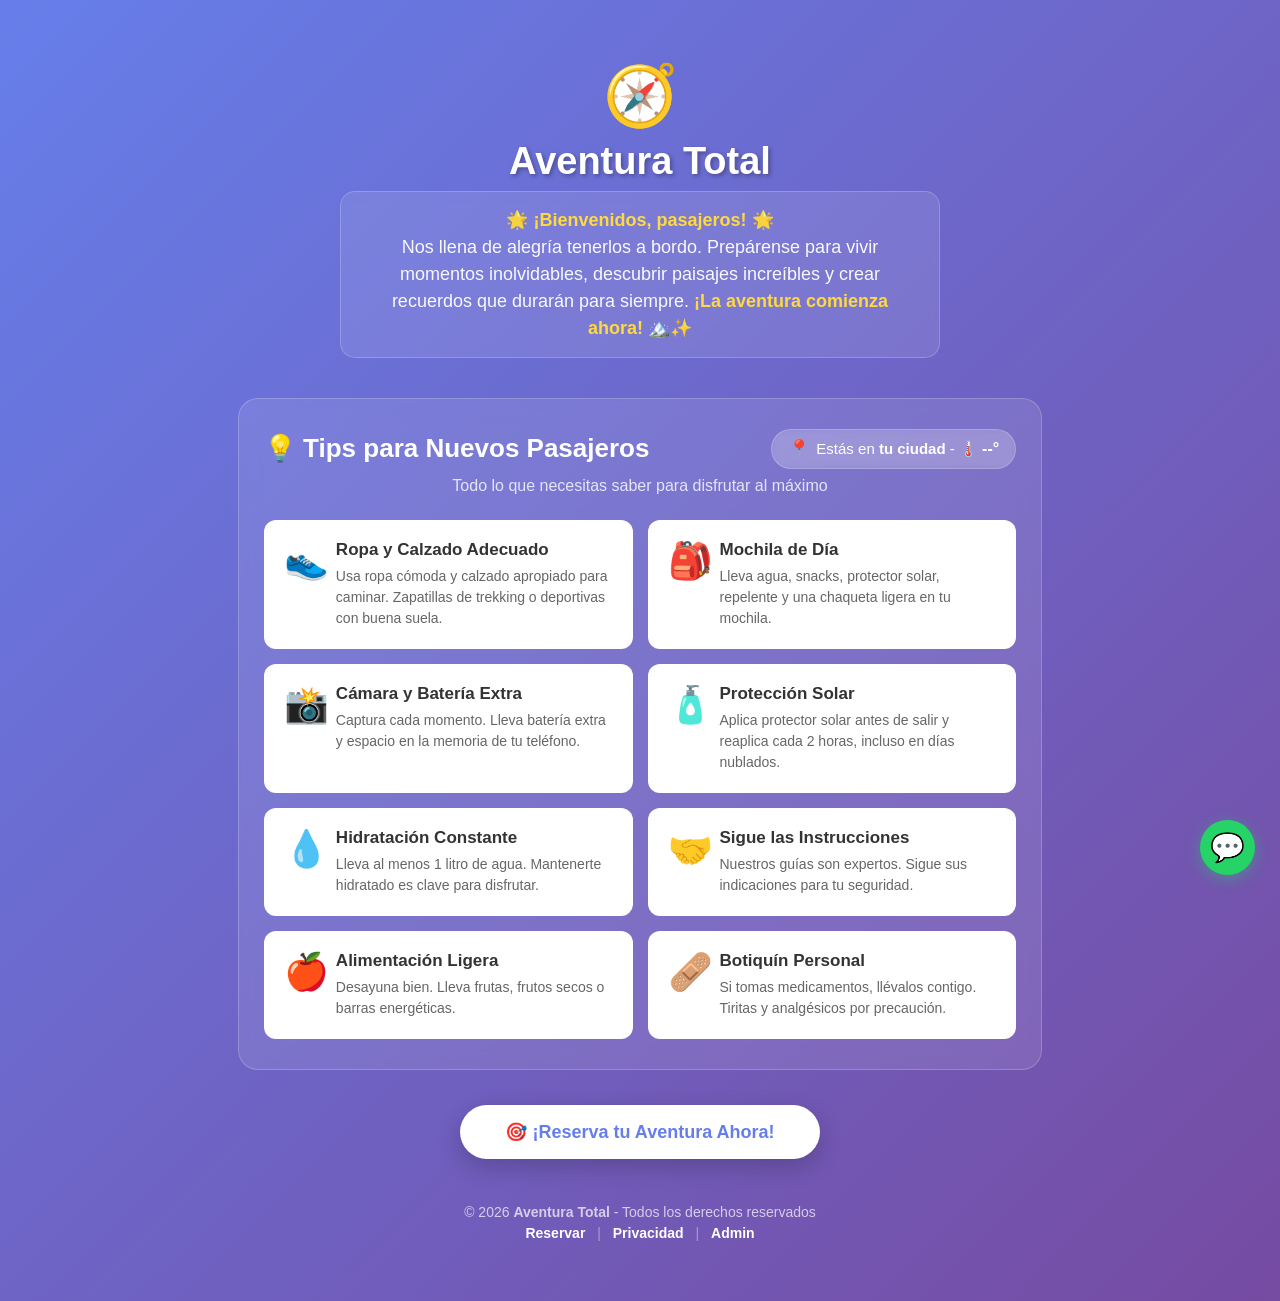
==== commit 87b58013: "Update index.html" ====
--- a/index.html
+++ b/index.html
@@ -7,446 +7,131 @@
     <link rel="stylesheet" href="styles.css">
     <link rel="icon" type="image/svg+xml" href="data:image/svg+xml,<svg xmlns='http://www.w3.org/2000/svg' viewBox='0 0 100 100'><text y='.9em' font-size='90'>🧭</text></svg>">
     <style>
-        * {
-            margin: 0;
-            padding: 0;
-            box-sizing: border-box;
-        }
-
-        body {
-            font-family: 'Segoe UI', Tahoma, Geneva, Verdana, sans-serif;
-            background: linear-gradient(135deg, #667eea 0%, #764ba2 100%);
-            min-height: 100vh;
-            overflow-x: hidden;
-        }
-
-        .landing-container {
-            max-width: 1200px;
-            margin: 0 auto;
-            padding: 20px;
-        }
-
-        .hero-section {
-            text-align: center;
-            padding: 20px 20px 15px;
-            animation: fadeInDown 0.8s ease;
-        }
-
-        @keyframes fadeInDown {
-            from { opacity: 0; transform: translateY(-30px); }
-            to { opacity: 1; transform: translateY(0); }
-        }
-
-        .hero-logo {
-            font-size: 60px;
-            margin-bottom: 10px;
-            animation: float 3s ease-in-out infinite;
-        }
-
-        @keyframes float {
-            0%, 100% { transform: translateY(0); }
-            50% { transform: translateY(-10px); }
-        }
-
-        .hero-title {
-            font-size: 38px;
-            font-weight: 800;
-            color: white;
-            margin-bottom: 8px;
-            text-shadow: 2px 2px 4px rgba(0,0,0,0.3);
-            line-height: 1.1;
-        }
-
-        .hero-subtitle {
-            font-size: 18px;
-            color: rgba(255,255,255,0.9);
-            margin-bottom: 10px;
-            font-weight: 400;
-        }
-
-        .hero-description {
-            font-size: 16px;
-            color: rgba(255,255,255,0.8);
-            max-width: 550px;
-            margin: 0 auto 15px;
-            line-height: 1.5;
-        }
-
-        .clima-actual {
-            text-align: center;
-            margin: 10px 0 0 0;
-            padding: 12px 24px;
-            background: rgba(255,255,255,0.15);
-            border-radius: 25px;
-            display: inline-block;
-            backdrop-filter: blur(5px);
-            border: 1px solid rgba(255,255,255,0.2);
-            animation: fadeIn 0.5s ease;
-        }
-
-        @keyframes fadeIn {
-            from { opacity: 0; }
-            to { opacity: 1; }
-        }
-
-        .clima-texto {
-            color: white;
-            font-size: 16px;
-            font-weight: 500;
-        }
-
-        .clima-texto .ciudad {
-            font-weight: 700;
-        }
-
-        .clima-texto .temperatura {
-            font-weight: 700;
-            font-size: 18px;
-        }
-
-        .clima-icono {
-            font-size: 20px;
-            margin-right: 5px;
-        }
+        * { margin: 0; padding: 0; box-sizing: border-box; }
+        body { font-family: 'Segoe UI', Tahoma, Geneva, Verdana, sans-serif; background: linear-gradient(135deg, #667eea 0%, #764ba2 100%); min-height: 100vh; overflow-x: hidden; }
+        .landing-container { max-width: 1200px; margin: 0 auto; padding: 20px; }
+        
+        .hero-section { text-align: center; padding: 20px 20px 15px; animation: fadeInDown 0.8s ease; }
+        @keyframes fadeInDown { from { opacity: 0; transform: translateY(-30px); } to { opacity: 1; transform: translateY(0); } }
+        
+        .hero-logo { font-size: 60px; margin-bottom: 10px; animation: float 3s ease-in-out infinite; }
+        @keyframes float { 0%, 100% { transform: translateY(0); } 50% { transform: translateY(-10px); } }
+        
+        .hero-title { font-size: 38px; font-weight: 800; color: white; margin-bottom: 8px; text-shadow: 2px 2px 4px rgba(0,0,0,0.3); line-height: 1.1; }
+        
+        .hero-bienvenida {
+            font-size: 18px; color: rgba(255,255,255,0.95); margin-bottom: 10px;
+            font-weight: 500; max-width: 600px; margin-left: auto; margin-right: auto;
+            line-height: 1.5; background: rgba(255,255,255,0.1); padding: 15px 25px;
+            border-radius: 15px; backdrop-filter: blur(5px); border: 1px solid rgba(255,255,255,0.2);
+        }
+        
+        .hero-bienvenida strong { color: #ffd93d; }
 
         .tips-section {
-            background: rgba(255,255,255,0.1);
-            border-radius: 20px;
-            padding: 30px 25px;
-            margin-top: 15px;
-            margin-bottom: 35px;
-            backdrop-filter: blur(10px);
-            border: 1px solid rgba(255,255,255,0.2);
-            animation: fadeInUp 0.6s ease;
-        }
-
-        @keyframes fadeInUp {
-            from { opacity: 0; transform: translateY(20px); }
-            to { opacity: 1; transform: translateY(0); }
-        }
-
+            background: rgba(255,255,255,0.1); border-radius: 20px; padding: 30px 25px;
+            margin-top: 15px; margin-bottom: 35px; backdrop-filter: blur(10px);
+            border: 1px solid rgba(255,255,255,0.2); animation: fadeInUp 0.6s ease;
+        }
+        @keyframes fadeInUp { from { opacity: 0; transform: translateY(20px); } to { opacity: 1; transform: translateY(0); } }
+        
+        .tips-header {
+            display: flex; justify-content: space-between; align-items: center;
+            flex-wrap: wrap; gap: 10px; margin-bottom: 8px;
+        }
+        
         .tips-title {
-            text-align: center;
-            color: white;
-            font-size: 26px;
-            margin-bottom: 8px;
-        }
-
-        .tips-subtitle {
-            text-align: center;
-            color: rgba(255,255,255,0.8);
-            margin-bottom: 25px;
-            font-size: 16px;
-        }
-
-        .tips-grid {
-            display: grid;
-            grid-template-columns: repeat(auto-fit, minmax(260px, 1fr));
-            gap: 15px;
-        }
-
-        .tip-card {
-            background: white;
-            border-radius: 12px;
-            padding: 20px;
-            display: flex;
-            align-items: flex-start;
-            gap: 12px;
-            transition: all 0.3s ease;
-        }
-
-        .tip-card:hover {
-            transform: translateX(3px);
-            box-shadow: 0 6px 15px rgba(0,0,0,0.1);
-        }
-
-        .tip-icon {
-            font-size: 36px;
-            min-width: 40px;
-        }
-
-        .tip-content h4 {
-            color: #333;
-            font-size: 17px;
-            margin-bottom: 6px;
-        }
-
-        .tip-content p {
-            color: #666;
-            font-size: 14px;
-            line-height: 1.5;
-        }
-
+            color: white; font-size: 26px; margin: 0;
+        }
+        
+        .tips-clima {
+            color: white; font-size: 15px; font-weight: 500;
+            background: rgba(255,255,255,0.15); padding: 8px 16px;
+            border-radius: 20px; backdrop-filter: blur(5px);
+            border: 1px solid rgba(255,255,255,0.2); display: flex; align-items: center; gap: 6px;
+        }
+        .tips-clima .ciudad { font-weight: 700; }
+        .tips-clima .temperatura { font-weight: 700; font-size: 16px; }
+        .tips-clima .clima-icono { font-size: 18px; }
+        
+        .tips-subtitle { text-align: center; color: rgba(255,255,255,0.8); margin-bottom: 25px; font-size: 16px; }
+        
+        .tips-grid { display: grid; grid-template-columns: repeat(auto-fit, minmax(260px, 1fr)); gap: 15px; }
+        .tip-card { background: white; border-radius: 12px; padding: 20px; display: flex; align-items: flex-start; gap: 12px; transition: all 0.3s ease; }
+        .tip-card:hover { transform: translateX(3px); box-shadow: 0 6px 15px rgba(0,0,0,0.1); }
+        .tip-icon { font-size: 36px; min-width: 40px; }
+        .tip-content h4 { color: #333; font-size: 17px; margin-bottom: 6px; }
+        .tip-content p { color: #666; font-size: 14px; line-height: 1.5; }
+        
         .btn-reservar-hero {
-            display: inline-block;
-            padding: 16px 45px;
-            background: white;
-            color: #667eea;
-            text-decoration: none;
-            border-radius: 50px;
-            font-size: 18px;
-            font-weight: 700;
-            transition: all 0.3s ease;
-            box-shadow: 0 8px 25px rgba(0,0,0,0.2);
-            animation: pulse 2s infinite;
-        }
-
-        .btn-reservar-hero:hover {
-            transform: translateY(-3px);
-            box-shadow: 0 12px 30px rgba(0,0,0,0.3);
-            background: #f8f9fa;
-        }
-
-        @keyframes pulse {
-            0%, 100% { box-shadow: 0 8px 25px rgba(0,0,0,0.2); }
-            50% { box-shadow: 0 12px 35px rgba(255,255,255,0.4); }
-        }
-
+            display: inline-block; padding: 16px 45px; background: white; color: #667eea;
+            text-decoration: none; border-radius: 50px; font-size: 18px; font-weight: 700;
+            transition: all 0.3s ease; box-shadow: 0 8px 25px rgba(0,0,0,0.2); animation: pulse 2s infinite;
+        }
+        .btn-reservar-hero:hover { transform: translateY(-3px); box-shadow: 0 12px 30px rgba(0,0,0,0.3); background: #f8f9fa; }
+        @keyframes pulse { 0%, 100% { box-shadow: 0 8px 25px rgba(0,0,0,0.2); } 50% { box-shadow: 0 12px 35px rgba(255,255,255,0.4); } }
+        
         .whatsapp-float {
-            position: fixed;
-            bottom: 25px;
-            right: 25px;
-            width: 55px;
-            height: 55px;
-            background: #25D366;
-            border-radius: 50%;
-            display: flex;
-            align-items: center;
-            justify-content: center;
-            font-size: 28px;
-            color: white;
-            text-decoration: none;
-            box-shadow: 0 4px 15px rgba(37, 211, 102, 0.4);
-            transition: all 0.3s ease;
-            z-index: 1000;
-            animation: bounce 2s infinite;
-        }
-
-        @keyframes bounce {
-            0%, 100% { transform: translateY(0); }
-            50% { transform: translateY(-6px); }
-        }
-
-        .whatsapp-float:hover {
-            transform: scale(1.1);
-            box-shadow: 0 6px 20px rgba(37, 211, 102, 0.6);
-        }
-
-        .footer {
-            text-align: center;
-            color: rgba(255,255,255,0.7);
-            padding: 20px 0;
-            font-size: 14px;
-        }
-
-        .footer a {
-            color: white;
-            text-decoration: none;
-            font-weight: 600;
-            cursor: pointer;
-        }
-
-        .footer a:hover {
-            text-decoration: underline;
-        }
-
-        .footer-separador {
-            color: rgba(255,255,255,0.4);
-            margin: 0 8px;
-        }
-
-        /* ===== MODAL POLÍTICA DE PRIVACIDAD ===== */
-        .modal-overlay {
-            position: fixed;
-            top: 0;
-            left: 0;
-            width: 100%;
-            height: 100%;
-            background: rgba(0, 0, 0, 0.6);
-            backdrop-filter: blur(8px);
-            -webkit-backdrop-filter: blur(8px);
-            display: flex;
-            justify-content: center;
-            align-items: center;
-            z-index: 10000;
-            animation: fadeInOverlay 0.3s ease;
-        }
-
-        @keyframes fadeInOverlay {
-            from { opacity: 0; }
-            to { opacity: 1; }
-        }
-
-        .modal-content {
-            background: white;
-            border-radius: 20px;
-            width: 90%;
-            max-width: 600px;
-            max-height: 80vh;
-            box-shadow: 0 25px 60px rgba(0, 0, 0, 0.4);
-            animation: slideUp 0.4s ease;
-            display: flex;
-            flex-direction: column;
-        }
-
-        @keyframes slideUp {
-            from { transform: translateY(50px); opacity: 0; }
-            to { transform: translateY(0); opacity: 1; }
-        }
-
-        .modal-header {
-            display: flex;
-            justify-content: space-between;
-            align-items: center;
-            padding: 20px 25px;
-            border-bottom: 1px solid #e0e0e0;
-            background: linear-gradient(135deg, #667eea 0%, #764ba2 100%);
-            border-radius: 20px 20px 0 0;
-        }
-
-        .modal-header h2 {
-            color: white;
-            font-size: 20px;
-            margin: 0;
-        }
-
-        .modal-close {
-            background: rgba(255,255,255,0.2);
-            border: none;
-            color: white;
-            font-size: 28px;
-            width: 35px;
-            height: 35px;
-            border-radius: 50%;
-            cursor: pointer;
-            transition: all 0.3s ease;
-            display: flex;
-            align-items: center;
-            justify-content: center;
-            line-height: 1;
-        }
-
-        .modal-close:hover {
-            background: rgba(255,255,255,0.4);
-            transform: rotate(90deg);
-        }
-
-        .modal-body {
-            padding: 25px;
-            overflow-y: auto;
-            flex: 1;
-        }
-
-        .modal-body::-webkit-scrollbar {
-            width: 6px;
-        }
-
-        .modal-body::-webkit-scrollbar-track {
-            background: #f1f1f1;
-            border-radius: 10px;
-        }
-
-        .modal-body::-webkit-scrollbar-thumb {
-            background: #667eea;
-            border-radius: 10px;
-        }
-
-        .modal-body h3 {
-            color: #667eea;
-            font-size: 16px;
-            margin: 20px 0 10px 0;
-        }
-
-        .modal-body h3:first-child {
-            margin-top: 0;
-        }
-
-        .modal-body p {
-            color: #555;
-            font-size: 15px;
-            line-height: 1.6;
-            margin-bottom: 10px;
-        }
-
-        .modal-body ul {
-            margin: 10px 0;
-            padding-left: 20px;
-        }
-
-        .modal-body ul li {
-            color: #555;
-            font-size: 15px;
-            line-height: 1.6;
-            margin-bottom: 5px;
-        }
-
-        .modal-footer {
-            padding: 15px 25px;
-            border-top: 1px solid #e0e0e0;
-            text-align: center;
-        }
-
-        .btn-modal-cerrar {
-            padding: 14px 40px;
-            background: linear-gradient(135deg, #667eea 0%, #764ba2 100%);
-            color: white;
-            border: none;
-            border-radius: 30px;
-            font-size: 16px;
-            font-weight: 600;
-            cursor: pointer;
-            transition: all 0.3s ease;
-        }
-
-        .btn-modal-cerrar:hover {
-            transform: translateY(-2px);
-            box-shadow: 0 10px 20px rgba(102, 126, 234, 0.4);
-        }
-
-        body.modal-abierto {
-            overflow: hidden;
-        }
-
-        /* ===== RESPONSIVE ===== */
+            position: fixed; bottom: 25px; right: 25px; width: 55px; height: 55px;
+            background: #25D366; border-radius: 50%; display: flex; align-items: center;
+            justify-content: center; font-size: 28px; color: white; text-decoration: none;
+            box-shadow: 0 4px 15px rgba(37, 211, 102, 0.4); z-index: 1000; animation: bounce 2s infinite;
+        }
+        @keyframes bounce { 0%, 100% { transform: translateY(0); } 50% { transform: translateY(-6px); } }
+        .whatsapp-float:hover { transform: scale(1.1); box-shadow: 0 6px 20px rgba(37, 211, 102, 0.6); }
+        
+        .footer { text-align: center; color: rgba(255,255,255,0.7); padding: 20px 0; font-size: 14px; }
+        .footer a { color: white; text-decoration: none; font-weight: 600; cursor: pointer; }
+        .footer a:hover { text-decoration: underline; }
+        .footer-separador { color: rgba(255,255,255,0.4); margin: 0 8px; }
+        
+        .modal-overlay { position: fixed; top: 0; left: 0; width: 100%; height: 100%; background: rgba(0,0,0,0.6); backdrop-filter: blur(8px); display: flex; justify-content: center; align-items: center; z-index: 10000; animation: fadeInOverlay 0.3s ease; }
+        @keyframes fadeInOverlay { from { opacity: 0; } to { opacity: 1; } }
+        .modal-content { background: white; border-radius: 20px; width: 90%; max-width: 600px; max-height: 80vh; box-shadow: 0 25px 60px rgba(0,0,0,0.4); animation: slideUp 0.4s ease; display: flex; flex-direction: column; }
+        @keyframes slideUp { from { transform: translateY(50px); opacity: 0; } to { transform: translateY(0); opacity: 1; } }
+        .modal-header { display: flex; justify-content: space-between; align-items: center; padding: 20px 25px; border-bottom: 1px solid #e0e0e0; background: linear-gradient(135deg, #667eea, #764ba2); border-radius: 20px 20px 0 0; }
+        .modal-header h2 { color: white; font-size: 20px; margin: 0; }
+        .modal-close { background: rgba(255,255,255,0.2); border: none; color: white; font-size: 28px; width: 35px; height: 35px; border-radius: 50%; cursor: pointer; display: flex; align-items: center; justify-content: center; }
+        .modal-close:hover { background: rgba(255,255,255,0.4); transform: rotate(90deg); }
+        .modal-body { padding: 25px; overflow-y: auto; flex: 1; }
+        .modal-body h3 { color: #667eea; font-size: 16px; margin: 20px 0 10px 0; }
+        .modal-body h3:first-child { margin-top: 0; }
+        .modal-body p { color: #555; font-size: 15px; line-height: 1.6; }
+        .modal-body ul { margin: 10px 0; padding-left: 20px; }
+        .modal-body ul li { color: #555; font-size: 15px; line-height: 1.6; }
+        .modal-footer { padding: 15px 25px; border-top: 1px solid #e0e0e0; text-align: center; }
+        .btn-modal-cerrar { padding: 14px 40px; background: linear-gradient(135deg, #667eea, #764ba2); color: white; border: none; border-radius: 30px; font-size: 16px; font-weight: 600; cursor: pointer; }
+        .btn-modal-cerrar:hover { transform: translateY(-2px); box-shadow: 0 10px 20px rgba(102,126,234,0.4); }
+        body.modal-abierto { overflow: hidden; }
+        
         @media (max-width: 768px) {
             .landing-container { padding: 15px; }
             .hero-logo { font-size: 50px; }
             .hero-title { font-size: 30px; }
-            .hero-subtitle { font-size: 16px; }
-            .hero-description { font-size: 15px; }
+            .hero-bienvenida { font-size: 16px; padding: 12px 18px; }
             .tips-section { padding: 25px 18px; }
             .tips-title { font-size: 24px; }
-            .tips-subtitle { font-size: 15px; }
+            .tips-clima { font-size: 14px; }
             .tip-content h4 { font-size: 16px; }
             .tip-content p { font-size: 14px; }
             .btn-reservar-hero { padding: 15px 35px; font-size: 17px; }
-            .whatsapp-float { width: 50px; height: 50px; font-size: 24px; bottom: 20px; right: 20px; }
-            .clima-texto { font-size: 15px; }
+            .whatsapp-float { width: 50px; height: 50px; font-size: 24px; }
             .footer { font-size: 13px; }
         }
-
         @media (max-width: 480px) {
             .landing-container { padding: 10px; }
             .hero-section { padding: 15px 10px 10px; }
             .hero-logo { font-size: 45px; }
             .hero-title { font-size: 26px; }
-            .hero-subtitle { font-size: 15px; }
-            .hero-description { font-size: 14px; }
+            .hero-bienvenida { font-size: 15px; padding: 10px 15px; }
             .tips-section { padding: 20px 15px; }
+            .tips-header { flex-direction: column; text-align: center; }
             .tips-title { font-size: 22px; }
-            .tips-subtitle { font-size: 14px; }
+            .tips-clima { font-size: 13px; }
             .tips-grid { grid-template-columns: 1fr; gap: 12px; }
             .tip-card { padding: 16px; }
-            .tip-icon { font-size: 32px; min-width: 35px; }
-            .tip-content h4 { font-size: 16px; }
-            .tip-content p { font-size: 14px; }
-            .btn-reservar-hero { padding: 14px 30px; font-size: 16px; width: 100%; text-align: center; }
+            .btn-reservar-hero { padding: 14px 30px; font-size: 16px; width: 100%; }
             .whatsapp-float { width: 48px; height: 48px; font-size: 22px; bottom: 15px; right: 15px; }
-            .clima-actual { padding: 10px 18px; }
-            .clima-texto { font-size: 14px; }
-            .clima-texto .temperatura { font-size: 16px; }
-            .modal-content { width: 95%; max-height: 85vh; }
-            .modal-body p, .modal-body ul li { font-size: 14px; }
             .footer { font-size: 13px; padding: 15px 0; }
         }
     </style>
@@ -460,81 +145,33 @@
         <header class="hero-section">
             <div class="hero-logo">🧭</div>
             <h1 class="hero-title">Aventura Total</h1>
-            <p class="hero-subtitle">Vive experiencias inolvidables en los destinos más impresionantes</p>
-            <p class="hero-description">
-                Descubre paisajes únicos, vive aventuras extremas y crea recuerdos que durarán para siempre.
+            <p class="hero-bienvenida">
+                🌟 <strong>¡Bienvenidos, pasajeros!</strong> 🌟<br>
+                Nos llena de alegría tenerlos a bordo. Prepárense para vivir momentos inolvidables, 
+                descubrir paisajes increíbles y crear recuerdos que durarán para siempre. 
+                <strong>¡La aventura comienza ahora!</strong> 🏔️✨
             </p>
-            
-            <div class="clima-actual" id="climaActual">
-                <span class="clima-texto">
-                    <span class="clima-icono">📍</span> 
-                    Estás en <span class="ciudad" id="ciudadNombre">...</span> - 
-                    🌡️ La temperatura actual es de <span class="temperatura" id="temperaturaValor">--°</span>
-                </span>
+        </header>
+
+        <section class="tips-section">
+            <div class="tips-header">
+                <h2 class="tips-title">💡 Tips para Nuevos Pasajeros</h2>
+                <div class="tips-clima" id="tipsClima">
+                    <span class="clima-icono" id="climaIcono">📍</span>
+                    <span>Estás en <span class="ciudad" id="ciudadNombre">...</span> - 🌡️ <span class="temperatura" id="temperaturaValor">--°</span></span>
+                </div>
             </div>
-        </header>
-
-        <section class="tips-section">
-            <h2 class="tips-title">💡 Tips para Nuevos Pasajeros</h2>
             <p class="tips-subtitle">Todo lo que necesitas saber para disfrutar al máximo</p>
             
             <div class="tips-grid">
-                <div class="tip-card">
-                    <div class="tip-icon">👟</div>
-                    <div class="tip-content">
-                        <h4>Ropa y Calzado Adecuado</h4>
-                        <p>Usa ropa cómoda y calzado apropiado para caminar. Zapatillas de trekking o deportivas con buena suela.</p>
-                    </div>
-                </div>
-                <div class="tip-card">
-                    <div class="tip-icon">🎒</div>
-                    <div class="tip-content">
-                        <h4>Mochila de Día</h4>
-                        <p>Lleva agua, snacks, protector solar, repelente y una chaqueta ligera en tu mochila.</p>
-                    </div>
-                </div>
-                <div class="tip-card">
-                    <div class="tip-icon">📸</div>
-                    <div class="tip-content">
-                        <h4>Cámara y Batería Extra</h4>
-                        <p>Captura cada momento. Lleva batería extra y espacio en la memoria de tu teléfono.</p>
-                    </div>
-                </div>
-                <div class="tip-card">
-                    <div class="tip-icon">🧴</div>
-                    <div class="tip-content">
-                        <h4>Protección Solar</h4>
-                        <p>Aplica protector solar antes de salir y reaplica cada 2 horas, incluso en días nublados.</p>
-                    </div>
-                </div>
-                <div class="tip-card">
-                    <div class="tip-icon">💧</div>
-                    <div class="tip-content">
-                        <h4>Hidratación Constante</h4>
-                        <p>Lleva al menos 1 litro de agua. Mantenerte hidratado es clave para disfrutar.</p>
-                    </div>
-                </div>
-                <div class="tip-card">
-                    <div class="tip-icon">🤝</div>
-                    <div class="tip-content">
-                        <h4>Sigue las Instrucciones</h4>
-                        <p>Nuestros guías son expertos. Sigue sus indicaciones para tu seguridad.</p>
-                    </div>
-                </div>
-                <div class="tip-card">
-                    <div class="tip-icon">🍎</div>
-                    <div class="tip-content">
-                        <h4>Alimentación Ligera</h4>
-                        <p>Desayuna bien. Lleva frutas, frutos secos o barras energéticas.</p>
-                    </div>
-                </div>
-                <div class="tip-card">
-                    <div class="tip-icon">🩹</div>
-                    <div class="tip-content">
-                        <h4>Botiquín Personal</h4>
-                        <p>Si tomas medicamentos, llévalos contigo. Tiritas y analgésicos por precaución.</p>
-                    </div>
-                </div>
+                <div class="tip-card"><div class="tip-icon">👟</div><div class="tip-content"><h4>Ropa y Calzado Adecuado</h4><p>Usa ropa cómoda y calzado apropiado para caminar. Zapatillas de trekking o deportivas con buena suela.</p></div></div>
+                <div class="tip-card"><div class="tip-icon">🎒</div><div class="tip-content"><h4>Mochila de Día</h4><p>Lleva agua, snacks, protector solar, repelente y una chaqueta ligera en tu mochila.</p></div></div>
+                <div class="tip-card"><div class="tip-icon">📸</div><div class="tip-content"><h4>Cámara y Batería Extra</h4><p>Captura cada momento. Lleva batería extra y espacio en la memoria de tu teléfono.</p></div></div>
+                <div class="tip-card"><div class="tip-icon">🧴</div><div class="tip-content"><h4>Protección Solar</h4><p>Aplica protector solar antes de salir y reaplica cada 2 horas, incluso en días nublados.</p></div></div>
+                <div class="tip-card"><div class="tip-icon">💧</div><div class="tip-content"><h4>Hidratación Constante</h4><p>Lleva al menos 1 litro de agua. Mantenerte hidratado es clave para disfrutar.</p></div></div>
+                <div class="tip-card"><div class="tip-icon">🤝</div><div class="tip-content"><h4>Sigue las Instrucciones</h4><p>Nuestros guías son expertos. Sigue sus indicaciones para tu seguridad.</p></div></div>
+                <div class="tip-card"><div class="tip-icon">🍎</div><div class="tip-content"><h4>Alimentación Ligera</h4><p>Desayuna bien. Lleva frutas, frutos secos o barras energéticas.</p></div></div>
+                <div class="tip-card"><div class="tip-icon">🩹</div><div class="tip-content"><h4>Botiquín Personal</h4><p>Si tomas medicamentos, llévalos contigo. Tiritas y analgésicos por precaución.</p></div></div>
             </div>
         </section>
 
@@ -554,129 +191,55 @@
         </footer>
     </div>
 
-    <!-- ===== MODAL POLÍTICA DE PRIVACIDAD ===== -->
     <div id="modalPrivacidad" class="modal-overlay" style="display: none;">
         <div class="modal-content">
-            <div class="modal-header">
-                <h2>🔒 Política de Privacidad</h2>
-                <button class="modal-close" id="cerrarModal">&times;</button>
-            </div>
+            <div class="modal-header"><h2>🔒 Política de Privacidad</h2><button class="modal-close" id="cerrarModal">&times;</button></div>
             <div class="modal-body">
                 <p>La agencia recopila únicamente los datos estrictamente necesarios para la prestación del servicio automotor y turístico.</p>
-                
-                <h3>📋 Uso de los Datos</h3>
-                <p>Los datos se utilizan exclusivamente para:</p>
-                <ul>
-                    <li>Gestionar reservas, emitir vouchers de traslado y procesar pagos.</li>
-                    <li>Coordinar la logística de los choferes y guías.</li>
-                    <li>Enviar notificaciones operativas urgentes.</li>
-                    <li>Cumplir con las normativas legales de los organismos de transporte (CNRT en Argentina, seguros de pasajeros, aduanas o migraciones).</li>
-                </ul>
-                
-                <h3>🔐 Confidencialidad</h3>
-                <p>Los datos no se venden ni se ceden comercialmente. Solo se comparten con:</p>
-                <ul>
-                    <li><strong>Autoridades regulatorias:</strong> Organismos de control de transporte, gendarmería, aduanas o personal de aeropuertos según lo exija la ley.</li>
-                    <li><strong>Proveedores estratégicos:</strong> Choferes contratados, guías de turismo o plataformas de procesamiento de pago, quienes están obligados contractualmente a mantener la confidencialidad.</li>
-                </ul>
-                
-                <h3>⏱️ Plazo de Conservación</h3>
-                <p>La información se guardará durante el tiempo que dure la relación comercial y, posteriormente, durante los plazos legales exigidos por las normativas fiscales, de seguros y comerciales aplicables al transporte de pasajeros.</p>
-                
-                <h3>🛡️ Medidas de Seguridad</h3>
-                <p>Implementación de medidas técnicas y organizativas para evitar la pérdida, robo o acceso no autorizado a los datos, tales como almacenamiento en servidores seguros, cifrado de datos y acceso restringido del personal solo a la información necesaria para su tarea.</p>
-                
-                <h3>✅ Derechos del Usuario</h3>
-                <p>Se garantiza a los pasajeros el derecho a Acceder, Rectificar, Cancelar u Oponerse al uso de sus datos personales.</p>
+                <h3>📋 Uso de los Datos</h3><p>Los datos se utilizan exclusivamente para:</p>
+                <ul><li>Gestionar reservas, emitir vouchers de traslado y procesar pagos.</li><li>Coordinar la logística de los choferes y guías.</li><li>Enviar notificaciones operativas urgentes.</li><li>Cumplir con las normativas legales.</li></ul>
+                <h3>🔐 Confidencialidad</h3><p>Los datos no se venden ni se ceden comercialmente.</p>
+                <h3>⏱️ Plazo de Conservación</h3><p>La información se guardará durante el tiempo que dure la relación comercial.</p>
+                <h3>🛡️ Medidas de Seguridad</h3><p>Implementación de medidas técnicas para evitar pérdida o acceso no autorizado.</p>
+                <h3>✅ Derechos del Usuario</h3><p>Se garantiza el derecho a Acceder, Rectificar, Cancelar u Oponerse al uso de sus datos.</p>
             </div>
-            <div class="modal-footer">
-                <button class="btn-modal-cerrar" id="btnCerrarModal">Entendido</button>
-            </div>
+            <div class="modal-footer"><button class="btn-modal-cerrar" id="btnCerrarModal">Entendido</button></div>
         </div>
     </div>
 
     <script>
-        // ===== CLIMA POR IP =====
         async function obtenerClima() {
             const ciudadEl = document.getElementById('ciudadNombre');
             const temperaturaEl = document.getElementById('temperaturaValor');
-            
             try {
                 const respuestaIP = await fetch('https://ipapi.co/json/');
                 const datosIP = await respuestaIP.json();
-                
                 const ciudad = datosIP.city || 'tu ciudad';
-                const lat = datosIP.latitude;
-                const lon = datosIP.longitude;
-                
+                const lat = datosIP.latitude, lon = datosIP.longitude;
                 ciudadEl.textContent = ciudad;
-                
                 if (lat && lon) {
-                    const respuestaClima = await fetch(
-                        `https://api.open-meteo.com/v1/forecast?latitude=${lat}&longitude=${lon}&current_weather=true`
-                    );
+                    const respuestaClima = await fetch(`https://api.open-meteo.com/v1/forecast?latitude=${lat}&longitude=${lon}&current_weather=true`);
                     const datosClima = await respuestaClima.json();
-                    
                     if (datosClima.current_weather) {
                         const temperatura = Math.round(datosClima.current_weather.temperature);
                         temperaturaEl.textContent = `${temperatura}°C`;
-                        
-                        const iconoClima = document.querySelector('.clima-icono');
-                        if (temperatura > 30) {
-                            iconoClima.textContent = '🥵';
-                        } else if (temperatura > 20) {
-                            iconoClima.textContent = '😎';
-                        } else if (temperatura > 10) {
-                            iconoClima.textContent = '🌤️';
-                        } else {
-                            iconoClima.textContent = '🥶';
-                        }
+                        const icono = document.getElementById('climaIcono');
+                        if (temperatura > 30) icono.textContent = '🥵';
+                        else if (temperatura > 20) icono.textContent = '😎';
+                        else if (temperatura > 10) icono.textContent = '🌤️';
+                        else icono.textContent = '🥶';
                     }
                 }
-            } catch (error) {
-                console.log('Error al obtener clima:', error);
-                ciudadEl.textContent = 'tu ciudad';
-                temperaturaEl.textContent = '--°';
-            }
-        }
-        
+            } catch(e) { ciudadEl.textContent = 'tu ciudad'; temperaturaEl.textContent = '--°'; }
+        }
         obtenerClima();
 
-        // ===== MODAL POLÍTICA DE PRIVACIDAD =====
-        const modalPrivacidad = document.getElementById('modalPrivacidad');
-        const linkPrivacidad = document.getElementById('linkPrivacidad');
-        const cerrarModal = document.getElementById('cerrarModal');
-        const btnCerrarModal = document.getElementById('btnCerrarModal');
-        
-        linkPrivacidad.addEventListener('click', function(e) {
-            e.preventDefault();
-            modalPrivacidad.style.display = 'flex';
-            document.body.classList.add('modal-abierto');
-        });
-        
-        cerrarModal.addEventListener('click', function() {
-            modalPrivacidad.style.display = 'none';
-            document.body.classList.remove('modal-abierto');
-        });
-        
-        btnCerrarModal.addEventListener('click', function() {
-            modalPrivacidad.style.display = 'none';
-            document.body.classList.remove('modal-abierto');
-        });
-        
-        modalPrivacidad.addEventListener('click', function(e) {
-            if (e.target === modalPrivacidad) {
-                modalPrivacidad.style.display = 'none';
-                document.body.classList.remove('modal-abierto');
-            }
-        });
-        
-        document.addEventListener('keydown', function(e) {
-            if (e.key === 'Escape' && modalPrivacidad.style.display === 'flex') {
-                modalPrivacidad.style.display = 'none';
-                document.body.classList.remove('modal-abierto');
-            }
-        });
+        const modal = document.getElementById('modalPrivacidad');
+        document.getElementById('linkPrivacidad').addEventListener('click', function(e) { e.preventDefault(); modal.style.display = 'flex'; document.body.classList.add('modal-abierto'); });
+        document.getElementById('cerrarModal').addEventListener('click', function() { modal.style.display = 'none'; document.body.classList.remove('modal-abierto'); });
+        document.getElementById('btnCerrarModal').addEventListener('click', function() { modal.style.display = 'none'; document.body.classList.remove('modal-abierto'); });
+        modal.addEventListener('click', function(e) { if (e.target === modal) { modal.style.display = 'none'; document.body.classList.remove('modal-abierto'); } });
+        document.addEventListener('keydown', function(e) { if (e.key === 'Escape' && modal.style.display === 'flex') { modal.style.display = 'none'; document.body.classList.remove('modal-abierto'); } });
     </script>
 </body>
 </html>
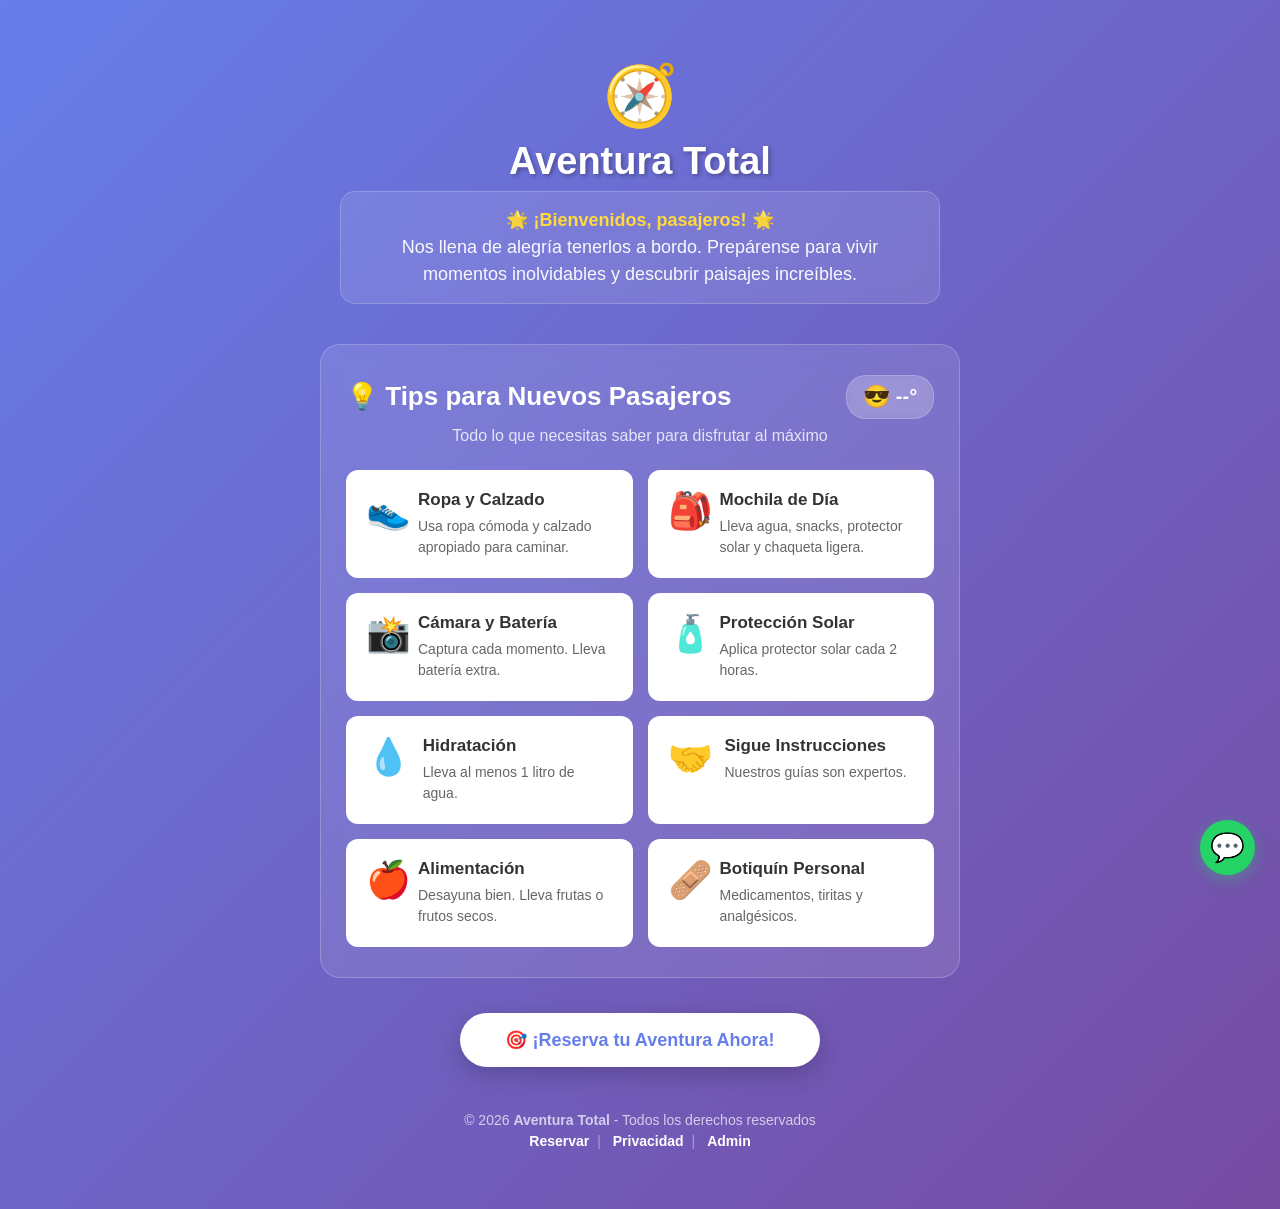
==== commit b60e5db6: "Update index.html" ====
--- a/index.html
+++ b/index.html
@@ -25,7 +25,6 @@
             line-height: 1.5; background: rgba(255,255,255,0.1); padding: 15px 25px;
             border-radius: 15px; backdrop-filter: blur(5px); border: 1px solid rgba(255,255,255,0.2);
         }
-        
         .hero-bienvenida strong { color: #ffd93d; }
 
         .tips-section {
@@ -35,143 +34,69 @@
         }
         @keyframes fadeInUp { from { opacity: 0; transform: translateY(20px); } to { opacity: 1; transform: translateY(0); } }
         
-        .tips-header {
-            display: flex; justify-content: space-between; align-items: center;
-            flex-wrap: wrap; gap: 10px; margin-bottom: 8px;
-        }
-        
-        .tips-title {
-            color: white; font-size: 26px; margin: 0;
-        }
-        
-        .tips-clima {
-            color: white; font-size: 15px; font-weight: 500;
-            background: rgba(255,255,255,0.15); padding: 8px 16px;
-            border-radius: 20px; backdrop-filter: blur(5px);
-            border: 1px solid rgba(255,255,255,0.2); display: flex; align-items: center; gap: 6px;
-        }
-        .tips-clima .ciudad { font-weight: 700; }
-        .tips-clima .temperatura { font-weight: 700; font-size: 16px; }
-        .tips-clima .clima-icono { font-size: 18px; }
-        
+        .tips-header { display: flex; justify-content: space-between; align-items: center; flex-wrap: wrap; gap: 10px; margin-bottom: 8px; }
+        .tips-title { color: white; font-size: 26px; margin: 0; }
+        .tips-clima { color: white; font-size: 18px; font-weight: 700; background: rgba(255,255,255,0.15); padding: 8px 16px; border-radius: 20px; backdrop-filter: blur(5px); border: 1px solid rgba(255,255,255,0.2); display: flex; align-items: center; gap: 6px; }
+        .tips-clima .temperatura { font-size: 20px; } .tips-clima .clima-icono { font-size: 22px; }
         .tips-subtitle { text-align: center; color: rgba(255,255,255,0.8); margin-bottom: 25px; font-size: 16px; }
-        
         .tips-grid { display: grid; grid-template-columns: repeat(auto-fit, minmax(260px, 1fr)); gap: 15px; }
         .tip-card { background: white; border-radius: 12px; padding: 20px; display: flex; align-items: flex-start; gap: 12px; transition: all 0.3s ease; }
         .tip-card:hover { transform: translateX(3px); box-shadow: 0 6px 15px rgba(0,0,0,0.1); }
-        .tip-icon { font-size: 36px; min-width: 40px; }
-        .tip-content h4 { color: #333; font-size: 17px; margin-bottom: 6px; }
-        .tip-content p { color: #666; font-size: 14px; line-height: 1.5; }
+        .tip-icon { font-size: 36px; min-width: 40px; } .tip-content h4 { color: #333; font-size: 17px; margin-bottom: 6px; } .tip-content p { color: #666; font-size: 14px; line-height: 1.5; }
         
-        .btn-reservar-hero {
-            display: inline-block; padding: 16px 45px; background: white; color: #667eea;
-            text-decoration: none; border-radius: 50px; font-size: 18px; font-weight: 700;
-            transition: all 0.3s ease; box-shadow: 0 8px 25px rgba(0,0,0,0.2); animation: pulse 2s infinite;
-        }
+        .btn-reservar-hero { display: inline-block; padding: 16px 45px; background: white; color: #667eea; text-decoration: none; border-radius: 50px; font-size: 18px; font-weight: 700; transition: all 0.3s ease; box-shadow: 0 8px 25px rgba(0,0,0,0.2); animation: pulse 2s infinite; }
         .btn-reservar-hero:hover { transform: translateY(-3px); box-shadow: 0 12px 30px rgba(0,0,0,0.3); background: #f8f9fa; }
         @keyframes pulse { 0%, 100% { box-shadow: 0 8px 25px rgba(0,0,0,0.2); } 50% { box-shadow: 0 12px 35px rgba(255,255,255,0.4); } }
         
-        .whatsapp-float {
-            position: fixed; bottom: 25px; right: 25px; width: 55px; height: 55px;
-            background: #25D366; border-radius: 50%; display: flex; align-items: center;
-            justify-content: center; font-size: 28px; color: white; text-decoration: none;
-            box-shadow: 0 4px 15px rgba(37, 211, 102, 0.4); z-index: 1000; animation: bounce 2s infinite;
-        }
+        .whatsapp-float { position: fixed; bottom: 25px; right: 25px; width: 55px; height: 55px; background: #25D366; border-radius: 50%; display: flex; align-items: center; justify-content: center; font-size: 28px; color: white; text-decoration: none; box-shadow: 0 4px 15px rgba(37,211,102,0.4); z-index: 1000; animation: bounce 2s infinite; }
         @keyframes bounce { 0%, 100% { transform: translateY(0); } 50% { transform: translateY(-6px); } }
-        .whatsapp-float:hover { transform: scale(1.1); box-shadow: 0 6px 20px rgba(37, 211, 102, 0.6); }
+        .whatsapp-float:hover { transform: scale(1.1); box-shadow: 0 6px 20px rgba(37,211,102,0.6); }
         
         .footer { text-align: center; color: rgba(255,255,255,0.7); padding: 20px 0; font-size: 14px; }
-        .footer a { color: white; text-decoration: none; font-weight: 600; cursor: pointer; }
-        .footer a:hover { text-decoration: underline; }
+        .footer a { color: white; text-decoration: none; font-weight: 600; cursor: pointer; } .footer a:hover { text-decoration: underline; }
         .footer-separador { color: rgba(255,255,255,0.4); margin: 0 8px; }
         
-        .modal-overlay { position: fixed; top: 0; left: 0; width: 100%; height: 100%; background: rgba(0,0,0,0.6); backdrop-filter: blur(8px); display: flex; justify-content: center; align-items: center; z-index: 10000; animation: fadeInOverlay 0.3s ease; }
-        @keyframes fadeInOverlay { from { opacity: 0; } to { opacity: 1; } }
-        .modal-content { background: white; border-radius: 20px; width: 90%; max-width: 600px; max-height: 80vh; box-shadow: 0 25px 60px rgba(0,0,0,0.4); animation: slideUp 0.4s ease; display: flex; flex-direction: column; }
-        @keyframes slideUp { from { transform: translateY(50px); opacity: 0; } to { transform: translateY(0); opacity: 1; } }
+        .modal-overlay { position: fixed; top: 0; left: 0; width: 100%; height: 100%; background: rgba(0,0,0,0.6); backdrop-filter: blur(8px); display: flex; justify-content: center; align-items: center; z-index: 10000; }
+        .modal-content { background: white; border-radius: 20px; width: 90%; max-width: 600px; max-height: 80vh; box-shadow: 0 25px 60px rgba(0,0,0,0.4); display: flex; flex-direction: column; }
         .modal-header { display: flex; justify-content: space-between; align-items: center; padding: 20px 25px; border-bottom: 1px solid #e0e0e0; background: linear-gradient(135deg, #667eea, #764ba2); border-radius: 20px 20px 0 0; }
-        .modal-header h2 { color: white; font-size: 20px; margin: 0; }
-        .modal-close { background: rgba(255,255,255,0.2); border: none; color: white; font-size: 28px; width: 35px; height: 35px; border-radius: 50%; cursor: pointer; display: flex; align-items: center; justify-content: center; }
-        .modal-close:hover { background: rgba(255,255,255,0.4); transform: rotate(90deg); }
-        .modal-body { padding: 25px; overflow-y: auto; flex: 1; }
-        .modal-body h3 { color: #667eea; font-size: 16px; margin: 20px 0 10px 0; }
-        .modal-body h3:first-child { margin-top: 0; }
-        .modal-body p { color: #555; font-size: 15px; line-height: 1.6; }
-        .modal-body ul { margin: 10px 0; padding-left: 20px; }
-        .modal-body ul li { color: #555; font-size: 15px; line-height: 1.6; }
-        .modal-footer { padding: 15px 25px; border-top: 1px solid #e0e0e0; text-align: center; }
-        .btn-modal-cerrar { padding: 14px 40px; background: linear-gradient(135deg, #667eea, #764ba2); color: white; border: none; border-radius: 30px; font-size: 16px; font-weight: 600; cursor: pointer; }
-        .btn-modal-cerrar:hover { transform: translateY(-2px); box-shadow: 0 10px 20px rgba(102,126,234,0.4); }
+        .modal-header h2 { color: white; font-size: 20px; margin: 0; } .modal-close { background: rgba(255,255,255,0.2); border: none; color: white; font-size: 28px; width: 35px; height: 35px; border-radius: 50%; cursor: pointer; display: flex; align-items: center; justify-content: center; }
+        .modal-body { padding: 25px; overflow-y: auto; flex: 1; } .modal-body h3 { color: #667eea; font-size: 16px; } .modal-body p { color: #555; font-size: 15px; line-height: 1.6; } .modal-body ul { margin: 10px 0; padding-left: 20px; } .modal-body ul li { color: #555; font-size: 15px; }
+        .modal-footer { padding: 15px 25px; border-top: 1px solid #e0e0e0; text-align: center; } .btn-modal-cerrar { padding: 14px 40px; background: linear-gradient(135deg, #667eea, #764ba2); color: white; border: none; border-radius: 30px; font-size: 16px; font-weight: 600; cursor: pointer; }
         body.modal-abierto { overflow: hidden; }
         
-        @media (max-width: 768px) {
-            .landing-container { padding: 15px; }
-            .hero-logo { font-size: 50px; }
-            .hero-title { font-size: 30px; }
-            .hero-bienvenida { font-size: 16px; padding: 12px 18px; }
-            .tips-section { padding: 25px 18px; }
-            .tips-title { font-size: 24px; }
-            .tips-clima { font-size: 14px; }
-            .tip-content h4 { font-size: 16px; }
-            .tip-content p { font-size: 14px; }
-            .btn-reservar-hero { padding: 15px 35px; font-size: 17px; }
-            .whatsapp-float { width: 50px; height: 50px; font-size: 24px; }
-            .footer { font-size: 13px; }
-        }
-        @media (max-width: 480px) {
-            .landing-container { padding: 10px; }
-            .hero-section { padding: 15px 10px 10px; }
-            .hero-logo { font-size: 45px; }
-            .hero-title { font-size: 26px; }
-            .hero-bienvenida { font-size: 15px; padding: 10px 15px; }
-            .tips-section { padding: 20px 15px; }
-            .tips-header { flex-direction: column; text-align: center; }
-            .tips-title { font-size: 22px; }
-            .tips-clima { font-size: 13px; }
-            .tips-grid { grid-template-columns: 1fr; gap: 12px; }
-            .tip-card { padding: 16px; }
-            .btn-reservar-hero { padding: 14px 30px; font-size: 16px; width: 100%; }
-            .whatsapp-float { width: 48px; height: 48px; font-size: 22px; bottom: 15px; right: 15px; }
-            .footer { font-size: 13px; padding: 15px 0; }
-        }
+        @media (max-width: 768px) { .hero-logo { font-size: 50px; } .hero-title { font-size: 30px; } .hero-bienvenida { font-size: 16px; } .tips-title { font-size: 24px; } .btn-reservar-hero { padding: 15px 35px; font-size: 17px; } }
+        @media (max-width: 480px) { .hero-logo { font-size: 45px; } .hero-title { font-size: 26px; } .hero-bienvenida { font-size: 15px; } .tips-header { flex-direction: column; } .tips-title { font-size: 22px; } .tips-grid { grid-template-columns: 1fr; } .btn-reservar-hero { width: 100%; } }
     </style>
 </head>
 <body>
-    <a href="https://wa.me/5493518692251?text=¡Hola!%20Quiero%20información%20sobre%20las%20excursiones%20🏔️" 
-       class="whatsapp-float" target="_blank" title="Contáctanos por WhatsApp">💬</a>
+    <a href="https://wa.me/5493518692251?text=¡Hola!%20Quiero%20información%20sobre%20las%20excursiones%20🏔️" class="whatsapp-float" target="_blank">💬</a>
 
     <div class="landing-container">
-        
         <header class="hero-section">
             <div class="hero-logo">🧭</div>
             <h1 class="hero-title">Aventura Total</h1>
             <p class="hero-bienvenida">
                 🌟 <strong>¡Bienvenidos, pasajeros!</strong> 🌟<br>
-                Nos llena de alegría tenerlos a bordo. Prepárense para vivir momentos inolvidables, 
-                descubrir paisajes increíbles y crear recuerdos que durarán para siempre. 
-                <strong>¡La aventura comienza ahora!</strong> 🏔️✨
+                Nos llena de alegría tenerlos a bordo. Prepárense para vivir momentos inolvidables 
+                y descubrir paisajes increíbles.
             </p>
         </header>
 
         <section class="tips-section">
             <div class="tips-header">
                 <h2 class="tips-title">💡 Tips para Nuevos Pasajeros</h2>
-                <div class="tips-clima" id="tipsClima">
-                    <span class="clima-icono" id="climaIcono">📍</span>
-                    <span>Estás en <span class="ciudad" id="ciudadNombre">...</span> - 🌡️ <span class="temperatura" id="temperaturaValor">--°</span></span>
-                </div>
+                <div class="tips-clima"><span class="clima-icono" id="climaIcono">😎</span><span class="temperatura" id="temperaturaValor">--°</span></div>
             </div>
             <p class="tips-subtitle">Todo lo que necesitas saber para disfrutar al máximo</p>
-            
             <div class="tips-grid">
-                <div class="tip-card"><div class="tip-icon">👟</div><div class="tip-content"><h4>Ropa y Calzado Adecuado</h4><p>Usa ropa cómoda y calzado apropiado para caminar. Zapatillas de trekking o deportivas con buena suela.</p></div></div>
-                <div class="tip-card"><div class="tip-icon">🎒</div><div class="tip-content"><h4>Mochila de Día</h4><p>Lleva agua, snacks, protector solar, repelente y una chaqueta ligera en tu mochila.</p></div></div>
-                <div class="tip-card"><div class="tip-icon">📸</div><div class="tip-content"><h4>Cámara y Batería Extra</h4><p>Captura cada momento. Lleva batería extra y espacio en la memoria de tu teléfono.</p></div></div>
-                <div class="tip-card"><div class="tip-icon">🧴</div><div class="tip-content"><h4>Protección Solar</h4><p>Aplica protector solar antes de salir y reaplica cada 2 horas, incluso en días nublados.</p></div></div>
-                <div class="tip-card"><div class="tip-icon">💧</div><div class="tip-content"><h4>Hidratación Constante</h4><p>Lleva al menos 1 litro de agua. Mantenerte hidratado es clave para disfrutar.</p></div></div>
-                <div class="tip-card"><div class="tip-icon">🤝</div><div class="tip-content"><h4>Sigue las Instrucciones</h4><p>Nuestros guías son expertos. Sigue sus indicaciones para tu seguridad.</p></div></div>
-                <div class="tip-card"><div class="tip-icon">🍎</div><div class="tip-content"><h4>Alimentación Ligera</h4><p>Desayuna bien. Lleva frutas, frutos secos o barras energéticas.</p></div></div>
-                <div class="tip-card"><div class="tip-icon">🩹</div><div class="tip-content"><h4>Botiquín Personal</h4><p>Si tomas medicamentos, llévalos contigo. Tiritas y analgésicos por precaución.</p></div></div>
+                <div class="tip-card"><div class="tip-icon">👟</div><div class="tip-content"><h4>Ropa y Calzado</h4><p>Usa ropa cómoda y calzado apropiado para caminar.</p></div></div>
+                <div class="tip-card"><div class="tip-icon">🎒</div><div class="tip-content"><h4>Mochila de Día</h4><p>Lleva agua, snacks, protector solar y chaqueta ligera.</p></div></div>
+                <div class="tip-card"><div class="tip-icon">📸</div><div class="tip-content"><h4>Cámara y Batería</h4><p>Captura cada momento. Lleva batería extra.</p></div></div>
+                <div class="tip-card"><div class="tip-icon">🧴</div><div class="tip-content"><h4>Protección Solar</h4><p>Aplica protector solar cada 2 horas.</p></div></div>
+                <div class="tip-card"><div class="tip-icon">💧</div><div class="tip-content"><h4>Hidratación</h4><p>Lleva al menos 1 litro de agua.</p></div></div>
+                <div class="tip-card"><div class="tip-icon">🤝</div><div class="tip-content"><h4>Sigue Instrucciones</h4><p>Nuestros guías son expertos.</p></div></div>
+                <div class="tip-card"><div class="tip-icon">🍎</div><div class="tip-content"><h4>Alimentación</h4><p>Desayuna bien. Lleva frutas o frutos secos.</p></div></div>
+                <div class="tip-card"><div class="tip-icon">🩹</div><div class="tip-content"><h4>Botiquín Personal</h4><p>Medicamentos, tiritas y analgésicos.</p></div></div>
             </div>
         </section>
 
@@ -182,10 +107,8 @@
         <footer class="footer">
             <p>© 2026 <strong>Aventura Total</strong> - Todos los derechos reservados</p>
             <p style="margin-top: 5px;">
-                <a href="reservar.html">Reservar</a>
-                <span class="footer-separador">|</span>
-                <a id="linkPrivacidad">Privacidad</a>
-                <span class="footer-separador">|</span>
+                <a href="reservar.html">Reservar</a><span class="footer-separador">|</span>
+                <a id="linkPrivacidad">Privacidad</a><span class="footer-separador">|</span>
                 <a href="crm/index.html">Admin</a>
             </p>
         </footer>
@@ -194,52 +117,34 @@
     <div id="modalPrivacidad" class="modal-overlay" style="display: none;">
         <div class="modal-content">
             <div class="modal-header"><h2>🔒 Política de Privacidad</h2><button class="modal-close" id="cerrarModal">&times;</button></div>
-            <div class="modal-body">
-                <p>La agencia recopila únicamente los datos estrictamente necesarios para la prestación del servicio automotor y turístico.</p>
-                <h3>📋 Uso de los Datos</h3><p>Los datos se utilizan exclusivamente para:</p>
-                <ul><li>Gestionar reservas, emitir vouchers de traslado y procesar pagos.</li><li>Coordinar la logística de los choferes y guías.</li><li>Enviar notificaciones operativas urgentes.</li><li>Cumplir con las normativas legales.</li></ul>
-                <h3>🔐 Confidencialidad</h3><p>Los datos no se venden ni se ceden comercialmente.</p>
-                <h3>⏱️ Plazo de Conservación</h3><p>La información se guardará durante el tiempo que dure la relación comercial.</p>
-                <h3>🛡️ Medidas de Seguridad</h3><p>Implementación de medidas técnicas para evitar pérdida o acceso no autorizado.</p>
-                <h3>✅ Derechos del Usuario</h3><p>Se garantiza el derecho a Acceder, Rectificar, Cancelar u Oponerse al uso de sus datos.</p>
-            </div>
+            <div class="modal-body"><p>La agencia recopila únicamente los datos estrictamente necesarios.</p><h3>📋 Uso de los Datos</h3><ul><li>Gestionar reservas y procesar pagos.</li><li>Coordinar choferes y guías.</li><li>Enviar notificaciones.</li><li>Cumplir normativas legales.</li></ul><h3>✅ Derechos</h3><p>Acceder, Rectificar, Cancelar u Oponerse al uso de sus datos.</p></div>
             <div class="modal-footer"><button class="btn-modal-cerrar" id="btnCerrarModal">Entendido</button></div>
         </div>
     </div>
 
     <script>
         async function obtenerClima() {
-            const ciudadEl = document.getElementById('ciudadNombre');
-            const temperaturaEl = document.getElementById('temperaturaValor');
+            const tEl = document.getElementById('temperaturaValor'), iEl = document.getElementById('climaIcono');
             try {
-                const respuestaIP = await fetch('https://ipapi.co/json/');
-                const datosIP = await respuestaIP.json();
-                const ciudad = datosIP.city || 'tu ciudad';
-                const lat = datosIP.latitude, lon = datosIP.longitude;
-                ciudadEl.textContent = ciudad;
-                if (lat && lon) {
-                    const respuestaClima = await fetch(`https://api.open-meteo.com/v1/forecast?latitude=${lat}&longitude=${lon}&current_weather=true`);
-                    const datosClima = await respuestaClima.json();
-                    if (datosClima.current_weather) {
-                        const temperatura = Math.round(datosClima.current_weather.temperature);
-                        temperaturaEl.textContent = `${temperatura}°C`;
-                        const icono = document.getElementById('climaIcono');
-                        if (temperatura > 30) icono.textContent = '🥵';
-                        else if (temperatura > 20) icono.textContent = '😎';
-                        else if (temperatura > 10) icono.textContent = '🌤️';
-                        else icono.textContent = '🥶';
+                const r = await fetch('https://ipapi.co/json/'); const d = await r.json();
+                if (d.latitude && d.longitude) {
+                    const rc = await fetch(`https://api.open-meteo.com/v1/forecast?latitude=${d.latitude}&longitude=${d.longitude}&current_weather=true`);
+                    const dc = await rc.json();
+                    if (dc.current_weather) {
+                        const t = Math.round(dc.current_weather.temperature); tEl.textContent = `${t}°`;
+                        if (t > 30) iEl.textContent = '🥵'; else if (t > 20) iEl.textContent = '😎'; else if (t > 10) iEl.textContent = '🌤️'; else iEl.textContent = '🥶';
                     }
                 }
-            } catch(e) { ciudadEl.textContent = 'tu ciudad'; temperaturaEl.textContent = '--°'; }
+            } catch(e) { tEl.textContent = '--°'; }
         }
         obtenerClima();
 
-        const modal = document.getElementById('modalPrivacidad');
-        document.getElementById('linkPrivacidad').addEventListener('click', function(e) { e.preventDefault(); modal.style.display = 'flex'; document.body.classList.add('modal-abierto'); });
-        document.getElementById('cerrarModal').addEventListener('click', function() { modal.style.display = 'none'; document.body.classList.remove('modal-abierto'); });
-        document.getElementById('btnCerrarModal').addEventListener('click', function() { modal.style.display = 'none'; document.body.classList.remove('modal-abierto'); });
-        modal.addEventListener('click', function(e) { if (e.target === modal) { modal.style.display = 'none'; document.body.classList.remove('modal-abierto'); } });
-        document.addEventListener('keydown', function(e) { if (e.key === 'Escape' && modal.style.display === 'flex') { modal.style.display = 'none'; document.body.classList.remove('modal-abierto'); } });
+        const m = document.getElementById('modalPrivacidad');
+        document.getElementById('linkPrivacidad').addEventListener('click', function(e) { e.preventDefault(); m.style.display = 'flex'; document.body.classList.add('modal-abierto'); });
+        document.getElementById('cerrarModal').addEventListener('click', function() { m.style.display = 'none'; document.body.classList.remove('modal-abierto'); });
+        document.getElementById('btnCerrarModal').addEventListener('click', function() { m.style.display = 'none'; document.body.classList.remove('modal-abierto'); });
+        m.addEventListener('click', function(e) { if (e.target === m) { m.style.display = 'none'; document.body.classList.remove('modal-abierto'); } });
+        document.addEventListener('keydown', function(e) { if (e.key === 'Escape' && m.style.display === 'flex') { m.style.display = 'none'; document.body.classList.remove('modal-abierto'); } });
     </script>
 </body>
 </html>
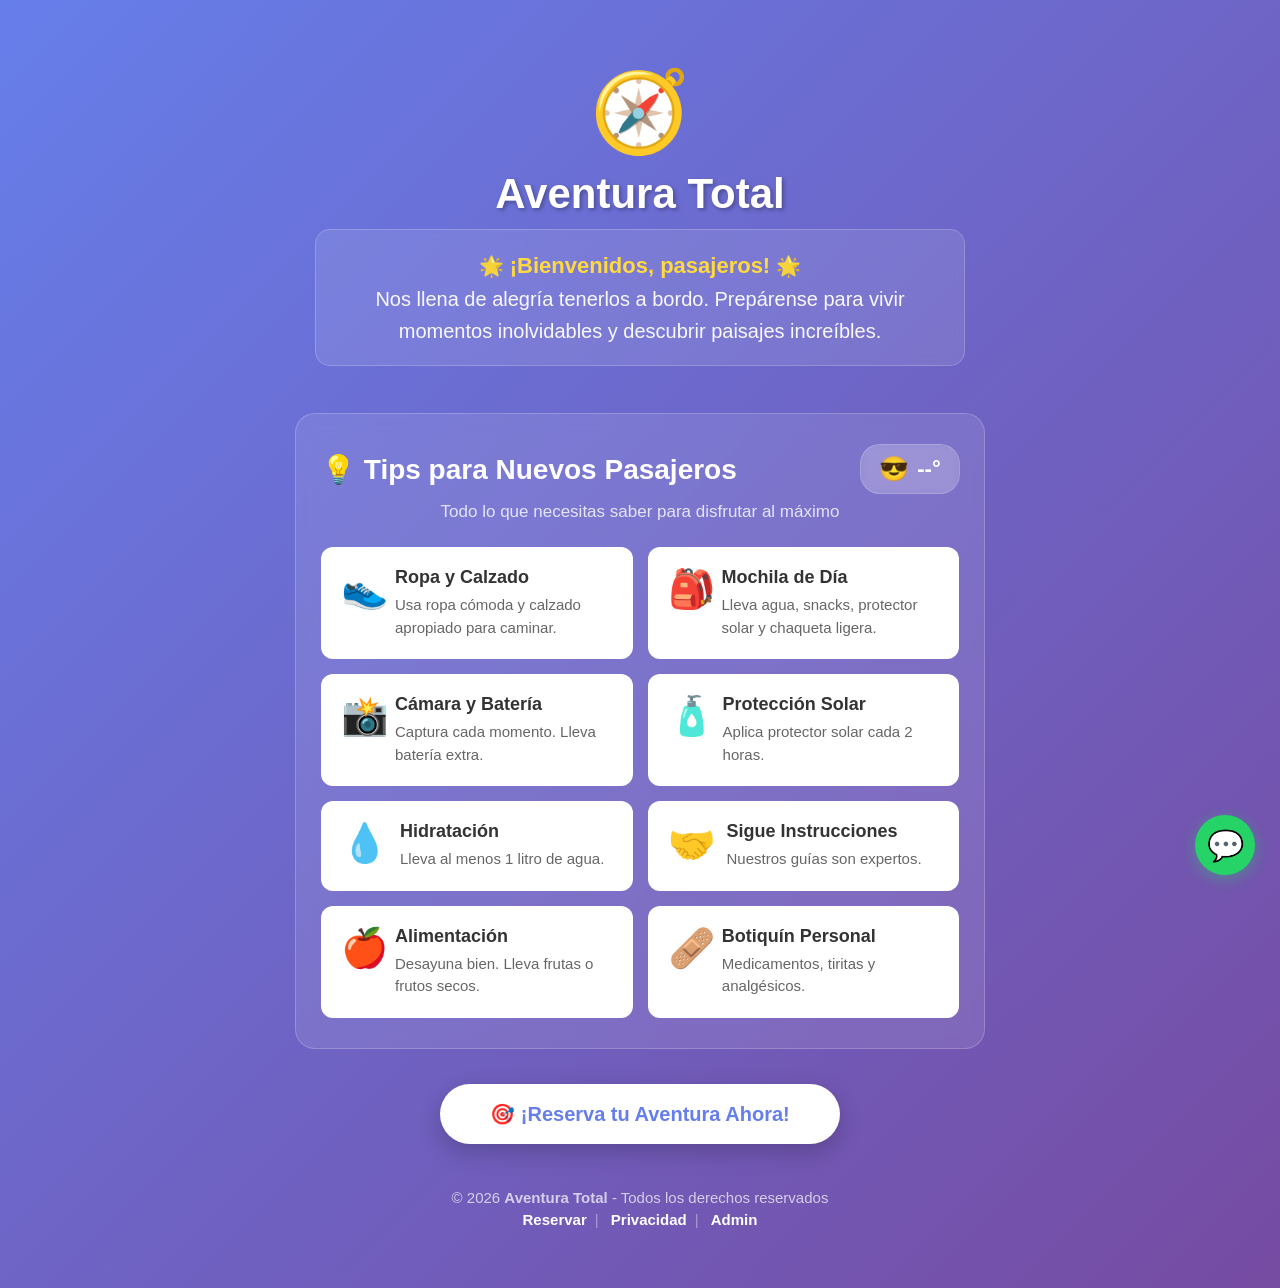
==== commit 2a6af3dd: "Update index.html" ====
--- a/index.html
+++ b/index.html
@@ -11,21 +11,21 @@
         body { font-family: 'Segoe UI', Tahoma, Geneva, Verdana, sans-serif; background: linear-gradient(135deg, #667eea 0%, #764ba2 100%); min-height: 100vh; overflow-x: hidden; }
         .landing-container { max-width: 1200px; margin: 0 auto; padding: 20px; }
         
-        .hero-section { text-align: center; padding: 20px 20px 15px; animation: fadeInDown 0.8s ease; }
+        .hero-section { text-align: center; padding: 25px 20px 20px; animation: fadeInDown 0.8s ease; }
         @keyframes fadeInDown { from { opacity: 0; transform: translateY(-30px); } to { opacity: 1; transform: translateY(0); } }
         
-        .hero-logo { font-size: 60px; margin-bottom: 10px; animation: float 3s ease-in-out infinite; }
-        @keyframes float { 0%, 100% { transform: translateY(0); } 50% { transform: translateY(-10px); } }
+        .hero-logo { font-size: 80px; margin-bottom: 12px; animation: float 3s ease-in-out infinite; }
+        @keyframes float { 0%, 100% { transform: translateY(0); } 50% { transform: translateY(-12px); } }
         
-        .hero-title { font-size: 38px; font-weight: 800; color: white; margin-bottom: 8px; text-shadow: 2px 2px 4px rgba(0,0,0,0.3); line-height: 1.1; }
+        .hero-title { font-size: 42px; font-weight: 800; color: white; margin-bottom: 12px; text-shadow: 2px 2px 4px rgba(0,0,0,0.3); line-height: 1.1; }
         
         .hero-bienvenida {
-            font-size: 18px; color: rgba(255,255,255,0.95); margin-bottom: 10px;
-            font-weight: 500; max-width: 600px; margin-left: auto; margin-right: auto;
-            line-height: 1.5; background: rgba(255,255,255,0.1); padding: 15px 25px;
+            font-size: 20px; color: rgba(255,255,255,0.95); margin-bottom: 12px;
+            font-weight: 500; max-width: 650px; margin-left: auto; margin-right: auto;
+            line-height: 1.6; background: rgba(255,255,255,0.1); padding: 18px 28px;
             border-radius: 15px; backdrop-filter: blur(5px); border: 1px solid rgba(255,255,255,0.2);
         }
-        .hero-bienvenida strong { color: #ffd93d; }
+        .hero-bienvenida strong { color: #ffd93d; font-size: 22px; }
 
         .tips-section {
             background: rgba(255,255,255,0.1); border-radius: 20px; padding: 30px 25px;
@@ -35,37 +35,49 @@
         @keyframes fadeInUp { from { opacity: 0; transform: translateY(20px); } to { opacity: 1; transform: translateY(0); } }
         
         .tips-header { display: flex; justify-content: space-between; align-items: center; flex-wrap: wrap; gap: 10px; margin-bottom: 8px; }
-        .tips-title { color: white; font-size: 26px; margin: 0; }
-        .tips-clima { color: white; font-size: 18px; font-weight: 700; background: rgba(255,255,255,0.15); padding: 8px 16px; border-radius: 20px; backdrop-filter: blur(5px); border: 1px solid rgba(255,255,255,0.2); display: flex; align-items: center; gap: 6px; }
-        .tips-clima .temperatura { font-size: 20px; } .tips-clima .clima-icono { font-size: 22px; }
-        .tips-subtitle { text-align: center; color: rgba(255,255,255,0.8); margin-bottom: 25px; font-size: 16px; }
+        .tips-title { color: white; font-size: 28px; margin: 0; }
+        .tips-clima { color: white; font-size: 20px; font-weight: 700; background: rgba(255,255,255,0.15); padding: 10px 18px; border-radius: 20px; backdrop-filter: blur(5px); border: 1px solid rgba(255,255,255,0.2); display: flex; align-items: center; gap: 8px; }
+        .tips-clima .temperatura { font-size: 22px; } .tips-clima .clima-icono { font-size: 24px; }
+        .tips-subtitle { text-align: center; color: rgba(255,255,255,0.8); margin-bottom: 25px; font-size: 17px; }
         .tips-grid { display: grid; grid-template-columns: repeat(auto-fit, minmax(260px, 1fr)); gap: 15px; }
         .tip-card { background: white; border-radius: 12px; padding: 20px; display: flex; align-items: flex-start; gap: 12px; transition: all 0.3s ease; }
         .tip-card:hover { transform: translateX(3px); box-shadow: 0 6px 15px rgba(0,0,0,0.1); }
-        .tip-icon { font-size: 36px; min-width: 40px; } .tip-content h4 { color: #333; font-size: 17px; margin-bottom: 6px; } .tip-content p { color: #666; font-size: 14px; line-height: 1.5; }
+        .tip-icon { font-size: 38px; min-width: 42px; }
+        .tip-content h4 { color: #333; font-size: 18px; margin-bottom: 6px; }
+        .tip-content p { color: #666; font-size: 15px; line-height: 1.5; }
         
-        .btn-reservar-hero { display: inline-block; padding: 16px 45px; background: white; color: #667eea; text-decoration: none; border-radius: 50px; font-size: 18px; font-weight: 700; transition: all 0.3s ease; box-shadow: 0 8px 25px rgba(0,0,0,0.2); animation: pulse 2s infinite; }
+        .btn-reservar-hero { display: inline-block; padding: 18px 50px; background: white; color: #667eea; text-decoration: none; border-radius: 50px; font-size: 20px; font-weight: 700; transition: all 0.3s ease; box-shadow: 0 8px 25px rgba(0,0,0,0.2); animation: pulse 2s infinite; }
         .btn-reservar-hero:hover { transform: translateY(-3px); box-shadow: 0 12px 30px rgba(0,0,0,0.3); background: #f8f9fa; }
         @keyframes pulse { 0%, 100% { box-shadow: 0 8px 25px rgba(0,0,0,0.2); } 50% { box-shadow: 0 12px 35px rgba(255,255,255,0.4); } }
         
-        .whatsapp-float { position: fixed; bottom: 25px; right: 25px; width: 55px; height: 55px; background: #25D366; border-radius: 50%; display: flex; align-items: center; justify-content: center; font-size: 28px; color: white; text-decoration: none; box-shadow: 0 4px 15px rgba(37,211,102,0.4); z-index: 1000; animation: bounce 2s infinite; }
-        @keyframes bounce { 0%, 100% { transform: translateY(0); } 50% { transform: translateY(-6px); } }
+        .whatsapp-float { position: fixed; bottom: 25px; right: 25px; width: 60px; height: 60px; background: #25D366; border-radius: 50%; display: flex; align-items: center; justify-content: center; font-size: 30px; color: white; text-decoration: none; box-shadow: 0 4px 15px rgba(37,211,102,0.4); z-index: 1000; animation: bounce 2s infinite; }
+        @keyframes bounce { 0%, 100% { transform: translateY(0); } 50% { transform: translateY(-8px); } }
         .whatsapp-float:hover { transform: scale(1.1); box-shadow: 0 6px 20px rgba(37,211,102,0.6); }
         
-        .footer { text-align: center; color: rgba(255,255,255,0.7); padding: 20px 0; font-size: 14px; }
-        .footer a { color: white; text-decoration: none; font-weight: 600; cursor: pointer; } .footer a:hover { text-decoration: underline; }
+        .footer { text-align: center; color: rgba(255,255,255,0.7); padding: 20px 0; font-size: 15px; }
+        .footer a { color: white; text-decoration: none; font-weight: 600; } .footer a:hover { text-decoration: underline; }
         .footer-separador { color: rgba(255,255,255,0.4); margin: 0 8px; }
         
         .modal-overlay { position: fixed; top: 0; left: 0; width: 100%; height: 100%; background: rgba(0,0,0,0.6); backdrop-filter: blur(8px); display: flex; justify-content: center; align-items: center; z-index: 10000; }
         .modal-content { background: white; border-radius: 20px; width: 90%; max-width: 600px; max-height: 80vh; box-shadow: 0 25px 60px rgba(0,0,0,0.4); display: flex; flex-direction: column; }
         .modal-header { display: flex; justify-content: space-between; align-items: center; padding: 20px 25px; border-bottom: 1px solid #e0e0e0; background: linear-gradient(135deg, #667eea, #764ba2); border-radius: 20px 20px 0 0; }
         .modal-header h2 { color: white; font-size: 20px; margin: 0; } .modal-close { background: rgba(255,255,255,0.2); border: none; color: white; font-size: 28px; width: 35px; height: 35px; border-radius: 50%; cursor: pointer; display: flex; align-items: center; justify-content: center; }
-        .modal-body { padding: 25px; overflow-y: auto; flex: 1; } .modal-body h3 { color: #667eea; font-size: 16px; } .modal-body p { color: #555; font-size: 15px; line-height: 1.6; } .modal-body ul { margin: 10px 0; padding-left: 20px; } .modal-body ul li { color: #555; font-size: 15px; }
-        .modal-footer { padding: 15px 25px; border-top: 1px solid #e0e0e0; text-align: center; } .btn-modal-cerrar { padding: 14px 40px; background: linear-gradient(135deg, #667eea, #764ba2); color: white; border: none; border-radius: 30px; font-size: 16px; font-weight: 600; cursor: pointer; }
+        .modal-body { padding: 25px; overflow-y: auto; flex: 1; font-size: 15px; }
+        .modal-body h3 { color: #667eea; font-size: 17px; } .modal-body p { color: #555; line-height: 1.6; } .modal-body ul { padding-left: 20px; } .modal-body ul li { color: #555; line-height: 1.6; }
+        .modal-footer { padding: 15px 25px; border-top: 1px solid #e0e0e0; text-align: center; }
+        .btn-modal-cerrar { padding: 14px 40px; background: linear-gradient(135deg, #667eea, #764ba2); color: white; border: none; border-radius: 30px; font-size: 16px; font-weight: 600; cursor: pointer; }
         body.modal-abierto { overflow: hidden; }
         
-        @media (max-width: 768px) { .hero-logo { font-size: 50px; } .hero-title { font-size: 30px; } .hero-bienvenida { font-size: 16px; } .tips-title { font-size: 24px; } .btn-reservar-hero { padding: 15px 35px; font-size: 17px; } }
-        @media (max-width: 480px) { .hero-logo { font-size: 45px; } .hero-title { font-size: 26px; } .hero-bienvenida { font-size: 15px; } .tips-header { flex-direction: column; } .tips-title { font-size: 22px; } .tips-grid { grid-template-columns: 1fr; } .btn-reservar-hero { width: 100%; } }
+        @media (max-width: 768px) { 
+            .hero-logo { font-size: 65px; } .hero-title { font-size: 34px; } .hero-bienvenida { font-size: 18px; } 
+            .tips-title { font-size: 26px; } .btn-reservar-hero { padding: 16px 40px; font-size: 18px; } 
+        }
+        @media (max-width: 480px) { 
+            .hero-logo { font-size: 55px; } .hero-title { font-size: 28px; } .hero-bienvenida { font-size: 17px; padding: 15px 18px; }
+            .hero-bienvenida strong { font-size: 19px; }
+            .tips-header { flex-direction: column; } .tips-title { font-size: 24px; } .tips-grid { grid-template-columns: 1fr; } 
+            .btn-reservar-hero { width: 100%; font-size: 17px; } .whatsapp-float { width: 52px; height: 52px; font-size: 26px; }
+        }
     </style>
 </head>
 <body>
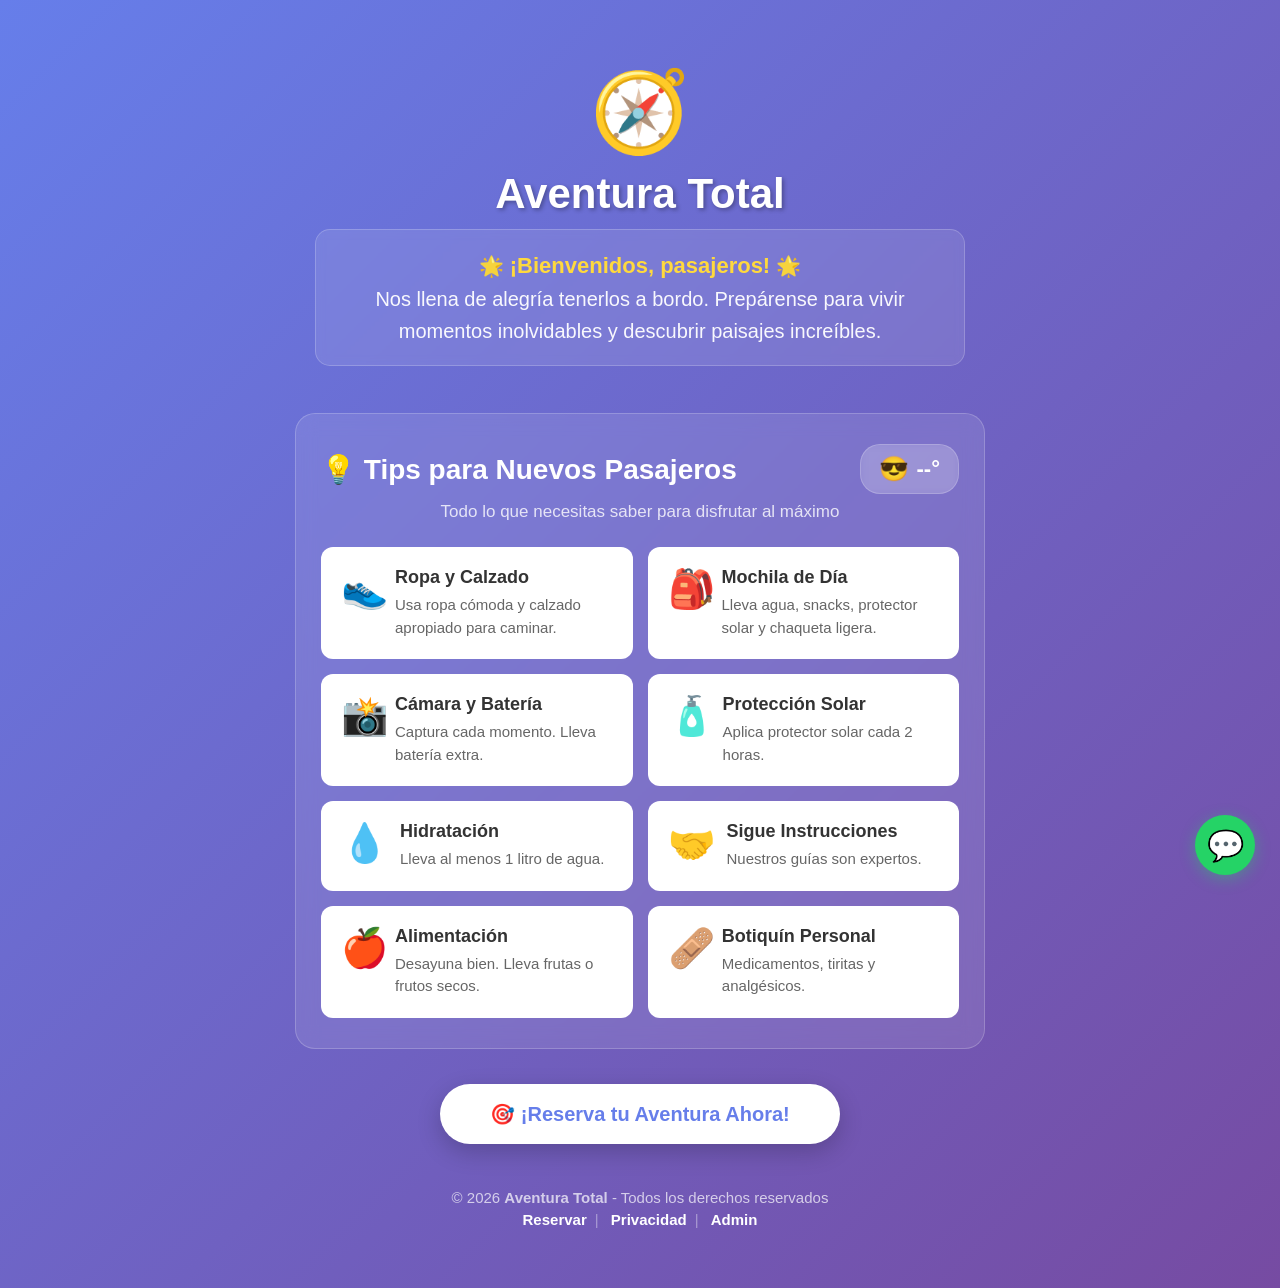
==== commit 6d805536: "Update index.html" ====
--- a/index.html
+++ b/index.html
@@ -62,22 +62,12 @@
         .modal-content { background: white; border-radius: 20px; width: 90%; max-width: 600px; max-height: 80vh; box-shadow: 0 25px 60px rgba(0,0,0,0.4); display: flex; flex-direction: column; }
         .modal-header { display: flex; justify-content: space-between; align-items: center; padding: 20px 25px; border-bottom: 1px solid #e0e0e0; background: linear-gradient(135deg, #667eea, #764ba2); border-radius: 20px 20px 0 0; }
         .modal-header h2 { color: white; font-size: 20px; margin: 0; } .modal-close { background: rgba(255,255,255,0.2); border: none; color: white; font-size: 28px; width: 35px; height: 35px; border-radius: 50%; cursor: pointer; display: flex; align-items: center; justify-content: center; }
-        .modal-body { padding: 25px; overflow-y: auto; flex: 1; font-size: 15px; }
-        .modal-body h3 { color: #667eea; font-size: 17px; } .modal-body p { color: #555; line-height: 1.6; } .modal-body ul { padding-left: 20px; } .modal-body ul li { color: #555; line-height: 1.6; }
-        .modal-footer { padding: 15px 25px; border-top: 1px solid #e0e0e0; text-align: center; }
-        .btn-modal-cerrar { padding: 14px 40px; background: linear-gradient(135deg, #667eea, #764ba2); color: white; border: none; border-radius: 30px; font-size: 16px; font-weight: 600; cursor: pointer; }
+        .modal-body { padding: 25px; overflow-y: auto; flex: 1; font-size: 15px; } .modal-body h3 { color: #667eea; font-size: 17px; } .modal-body p { color: #555; line-height: 1.6; } .modal-body ul { padding-left: 20px; } .modal-body ul li { color: #555; line-height: 1.6; }
+        .modal-footer { padding: 15px 25px; border-top: 1px solid #e0e0e0; text-align: center; } .btn-modal-cerrar { padding: 14px 40px; background: linear-gradient(135deg, #667eea, #764ba2); color: white; border: none; border-radius: 30px; font-size: 16px; font-weight: 600; cursor: pointer; }
         body.modal-abierto { overflow: hidden; }
         
-        @media (max-width: 768px) { 
-            .hero-logo { font-size: 65px; } .hero-title { font-size: 34px; } .hero-bienvenida { font-size: 18px; } 
-            .tips-title { font-size: 26px; } .btn-reservar-hero { padding: 16px 40px; font-size: 18px; } 
-        }
-        @media (max-width: 480px) { 
-            .hero-logo { font-size: 55px; } .hero-title { font-size: 28px; } .hero-bienvenida { font-size: 17px; padding: 15px 18px; }
-            .hero-bienvenida strong { font-size: 19px; }
-            .tips-header { flex-direction: column; } .tips-title { font-size: 24px; } .tips-grid { grid-template-columns: 1fr; } 
-            .btn-reservar-hero { width: 100%; font-size: 17px; } .whatsapp-float { width: 52px; height: 52px; font-size: 26px; }
-        }
+        @media (max-width: 768px) { .hero-logo { font-size: 65px; } .hero-title { font-size: 34px; } .hero-bienvenida { font-size: 18px; } .tips-title { font-size: 26px; } .btn-reservar-hero { padding: 16px 40px; font-size: 18px; } }
+        @media (max-width: 480px) { .hero-logo { font-size: 55px; } .hero-title { font-size: 28px; } .hero-bienvenida { font-size: 17px; padding: 15px 18px; } .hero-bienvenida strong { font-size: 19px; } .tips-header { flex-direction: column; } .tips-title { font-size: 24px; } .tips-grid { grid-template-columns: 1fr; } .btn-reservar-hero { width: 100%; font-size: 17px; } .whatsapp-float { width: 52px; height: 52px; font-size: 26px; } }
     </style>
 </head>
 <body>
@@ -137,15 +127,30 @@
     <script>
         async function obtenerClima() {
             const tEl = document.getElementById('temperaturaValor'), iEl = document.getElementById('climaIcono');
+            let lat, lon;
+            
+            // Intentar geolocalización por IP
             try {
-                const r = await fetch('https://ipapi.co/json/'); const d = await r.json();
-                if (d.latitude && d.longitude) {
-                    const rc = await fetch(`https://api.open-meteo.com/v1/forecast?latitude=${d.latitude}&longitude=${d.longitude}&current_weather=true`);
-                    const dc = await rc.json();
-                    if (dc.current_weather) {
-                        const t = Math.round(dc.current_weather.temperature); tEl.textContent = `${t}°`;
-                        if (t > 30) iEl.textContent = '🥵'; else if (t > 20) iEl.textContent = '😎'; else if (t > 10) iEl.textContent = '🌤️'; else iEl.textContent = '🥶';
-                    }
+                const r = await fetch('https://ipapi.co/json/');
+                const d = await r.json();
+                if (d.latitude && d.longitude) { lat = d.latitude; lon = d.longitude; }
+            } catch(e) {
+                // Si falla, usar Buenos Aires como ubicación por defecto
+                lat = -34.6037; lon = -58.3816;
+            }
+            
+            if (!lat || !lon) { lat = -34.6037; lon = -58.3816; }
+            
+            try {
+                const rc = await fetch(`https://api.open-meteo.com/v1/forecast?latitude=${lat}&longitude=${lon}&current_weather=true`);
+                const dc = await rc.json();
+                if (dc.current_weather) {
+                    const t = Math.round(dc.current_weather.temperature);
+                    tEl.textContent = `${t}°`;
+                    if (t > 30) iEl.textContent = '🥵';
+                    else if (t > 20) iEl.textContent = '😎';
+                    else if (t > 10) iEl.textContent = '🌤️';
+                    else iEl.textContent = '🥶';
                 }
             } catch(e) { tEl.textContent = '--°'; }
         }
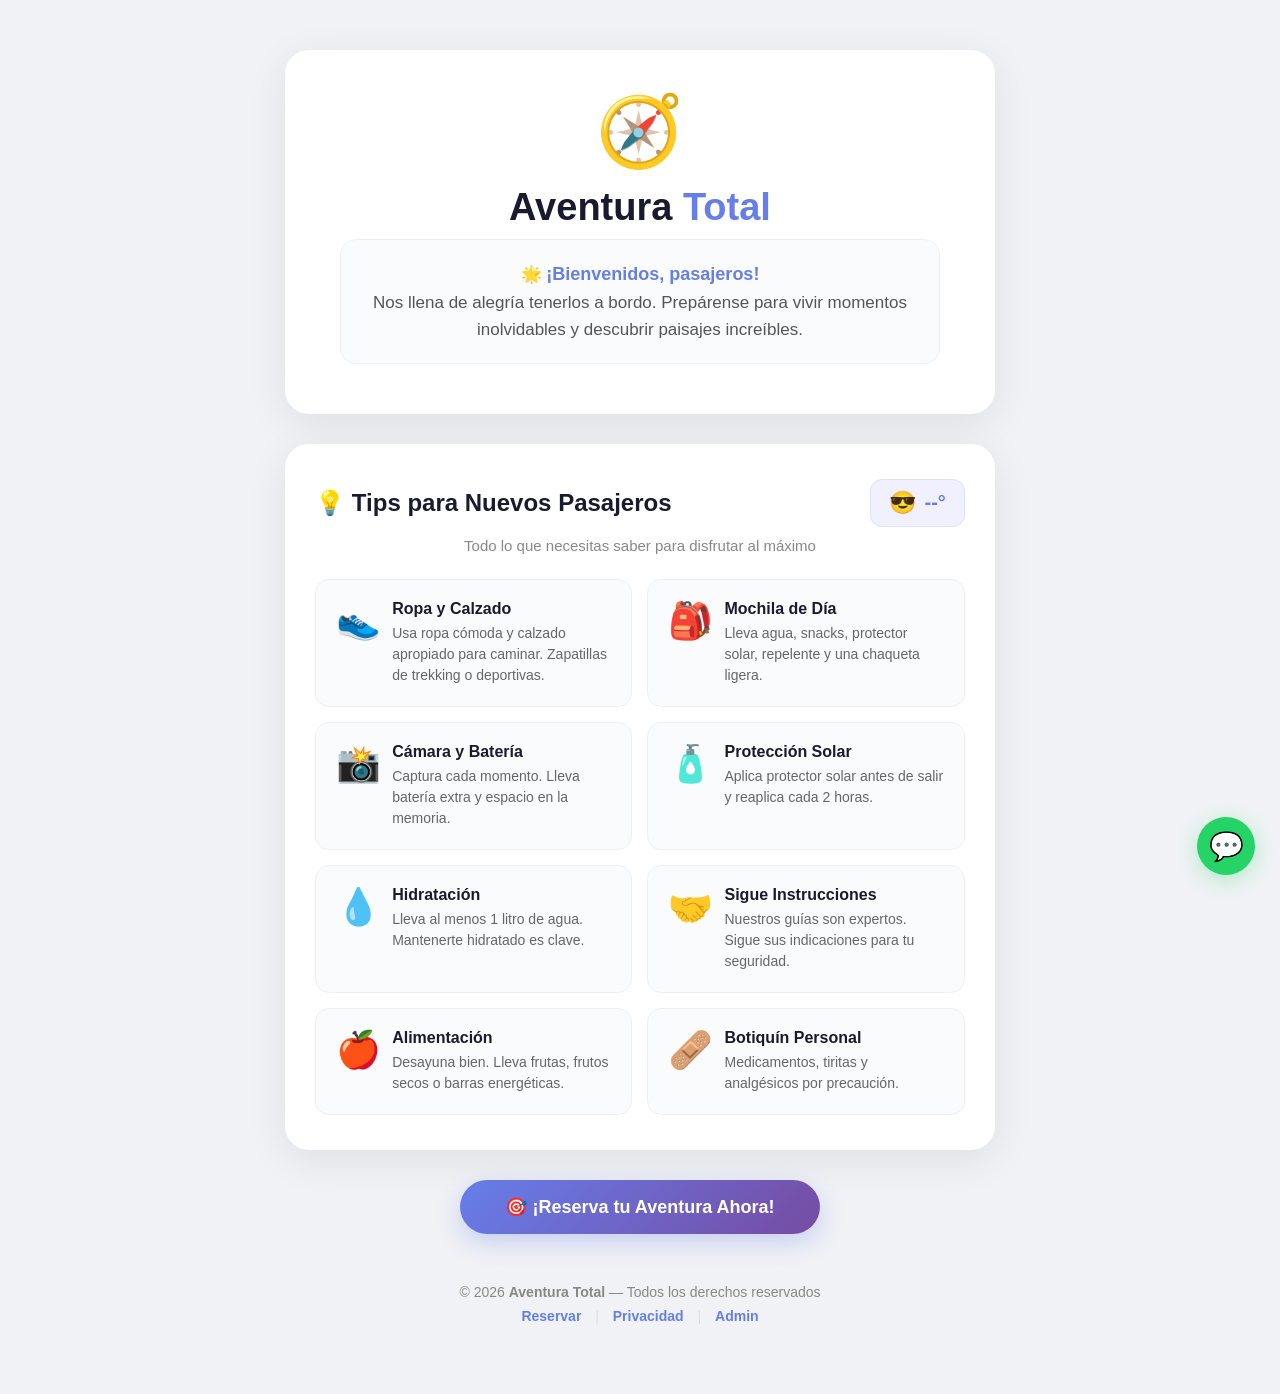
==== commit c6e15ce8: "Update index.html" ====
--- a/index.html
+++ b/index.html
@@ -8,118 +8,301 @@
     <link rel="icon" type="image/svg+xml" href="data:image/svg+xml,<svg xmlns='http://www.w3.org/2000/svg' viewBox='0 0 100 100'><text y='.9em' font-size='90'>🧭</text></svg>">
     <style>
         * { margin: 0; padding: 0; box-sizing: border-box; }
-        body { font-family: 'Segoe UI', Tahoma, Geneva, Verdana, sans-serif; background: linear-gradient(135deg, #667eea 0%, #764ba2 100%); min-height: 100vh; overflow-x: hidden; }
-        .landing-container { max-width: 1200px; margin: 0 auto; padding: 20px; }
-        
-        .hero-section { text-align: center; padding: 25px 20px 20px; animation: fadeInDown 0.8s ease; }
-        @keyframes fadeInDown { from { opacity: 0; transform: translateY(-30px); } to { opacity: 1; transform: translateY(0); } }
-        
-        .hero-logo { font-size: 80px; margin-bottom: 12px; animation: float 3s ease-in-out infinite; }
-        @keyframes float { 0%, 100% { transform: translateY(0); } 50% { transform: translateY(-12px); } }
-        
-        .hero-title { font-size: 42px; font-weight: 800; color: white; margin-bottom: 12px; text-shadow: 2px 2px 4px rgba(0,0,0,0.3); line-height: 1.1; }
+        
+        body {
+            font-family: 'Segoe UI', Tahoma, Geneva, Verdana, sans-serif;
+            background: #f0f2f5;
+            min-height: 100vh;
+            overflow-x: hidden;
+        }
+        
+        .landing-container {
+            max-width: 1200px;
+            margin: 0 auto;
+            padding: 30px 20px;
+        }
+        
+        /* ===== HERO ===== */
+        .hero-section {
+            text-align: center;
+            padding: 40px 20px 30px;
+            background: white;
+            border-radius: 24px;
+            box-shadow: 0 10px 40px rgba(0,0,0,0.08);
+            margin-bottom: 30px;
+        }
+        
+        .hero-logo {
+            font-size: 70px;
+            margin-bottom: 15px;
+            animation: float 3s ease-in-out infinite;
+        }
+        @keyframes float { 0%, 100% { transform: translateY(0); } 50% { transform: translateY(-10px); } }
+        
+        .hero-title {
+            font-size: 38px;
+            font-weight: 800;
+            color: #1a1a2e;
+            margin-bottom: 10px;
+            line-height: 1.1;
+        }
+        .hero-title span { color: #667eea; }
         
         .hero-bienvenida {
-            font-size: 20px; color: rgba(255,255,255,0.95); margin-bottom: 12px;
-            font-weight: 500; max-width: 650px; margin-left: auto; margin-right: auto;
-            line-height: 1.6; background: rgba(255,255,255,0.1); padding: 18px 28px;
-            border-radius: 15px; backdrop-filter: blur(5px); border: 1px solid rgba(255,255,255,0.2);
-        }
-        .hero-bienvenida strong { color: #ffd93d; font-size: 22px; }
-
+            font-size: 17px;
+            color: #555;
+            max-width: 600px;
+            margin: 0 auto 20px;
+            line-height: 1.6;
+            background: #fafbfc;
+            padding: 20px 28px;
+            border-radius: 16px;
+            border: 1px solid #f0f0f0;
+        }
+        .hero-bienvenida strong { color: #667eea; font-size: 18px; }
+        
+        /* ===== TIPS ===== */
         .tips-section {
-            background: rgba(255,255,255,0.1); border-radius: 20px; padding: 30px 25px;
-            margin-top: 15px; margin-bottom: 35px; backdrop-filter: blur(10px);
-            border: 1px solid rgba(255,255,255,0.2); animation: fadeInUp 0.6s ease;
-        }
-        @keyframes fadeInUp { from { opacity: 0; transform: translateY(20px); } to { opacity: 1; transform: translateY(0); } }
-        
-        .tips-header { display: flex; justify-content: space-between; align-items: center; flex-wrap: wrap; gap: 10px; margin-bottom: 8px; }
-        .tips-title { color: white; font-size: 28px; margin: 0; }
-        .tips-clima { color: white; font-size: 20px; font-weight: 700; background: rgba(255,255,255,0.15); padding: 10px 18px; border-radius: 20px; backdrop-filter: blur(5px); border: 1px solid rgba(255,255,255,0.2); display: flex; align-items: center; gap: 8px; }
-        .tips-clima .temperatura { font-size: 22px; } .tips-clima .clima-icono { font-size: 24px; }
-        .tips-subtitle { text-align: center; color: rgba(255,255,255,0.8); margin-bottom: 25px; font-size: 17px; }
-        .tips-grid { display: grid; grid-template-columns: repeat(auto-fit, minmax(260px, 1fr)); gap: 15px; }
-        .tip-card { background: white; border-radius: 12px; padding: 20px; display: flex; align-items: flex-start; gap: 12px; transition: all 0.3s ease; }
-        .tip-card:hover { transform: translateX(3px); box-shadow: 0 6px 15px rgba(0,0,0,0.1); }
-        .tip-icon { font-size: 38px; min-width: 42px; }
-        .tip-content h4 { color: #333; font-size: 18px; margin-bottom: 6px; }
-        .tip-content p { color: #666; font-size: 15px; line-height: 1.5; }
-        
-        .btn-reservar-hero { display: inline-block; padding: 18px 50px; background: white; color: #667eea; text-decoration: none; border-radius: 50px; font-size: 20px; font-weight: 700; transition: all 0.3s ease; box-shadow: 0 8px 25px rgba(0,0,0,0.2); animation: pulse 2s infinite; }
-        .btn-reservar-hero:hover { transform: translateY(-3px); box-shadow: 0 12px 30px rgba(0,0,0,0.3); background: #f8f9fa; }
-        @keyframes pulse { 0%, 100% { box-shadow: 0 8px 25px rgba(0,0,0,0.2); } 50% { box-shadow: 0 12px 35px rgba(255,255,255,0.4); } }
-        
-        .whatsapp-float { position: fixed; bottom: 25px; right: 25px; width: 60px; height: 60px; background: #25D366; border-radius: 50%; display: flex; align-items: center; justify-content: center; font-size: 30px; color: white; text-decoration: none; box-shadow: 0 4px 15px rgba(37,211,102,0.4); z-index: 1000; animation: bounce 2s infinite; }
-        @keyframes bounce { 0%, 100% { transform: translateY(0); } 50% { transform: translateY(-8px); } }
-        .whatsapp-float:hover { transform: scale(1.1); box-shadow: 0 6px 20px rgba(37,211,102,0.6); }
-        
-        .footer { text-align: center; color: rgba(255,255,255,0.7); padding: 20px 0; font-size: 15px; }
-        .footer a { color: white; text-decoration: none; font-weight: 600; } .footer a:hover { text-decoration: underline; }
-        .footer-separador { color: rgba(255,255,255,0.4); margin: 0 8px; }
-        
-        .modal-overlay { position: fixed; top: 0; left: 0; width: 100%; height: 100%; background: rgba(0,0,0,0.6); backdrop-filter: blur(8px); display: flex; justify-content: center; align-items: center; z-index: 10000; }
-        .modal-content { background: white; border-radius: 20px; width: 90%; max-width: 600px; max-height: 80vh; box-shadow: 0 25px 60px rgba(0,0,0,0.4); display: flex; flex-direction: column; }
-        .modal-header { display: flex; justify-content: space-between; align-items: center; padding: 20px 25px; border-bottom: 1px solid #e0e0e0; background: linear-gradient(135deg, #667eea, #764ba2); border-radius: 20px 20px 0 0; }
-        .modal-header h2 { color: white; font-size: 20px; margin: 0; } .modal-close { background: rgba(255,255,255,0.2); border: none; color: white; font-size: 28px; width: 35px; height: 35px; border-radius: 50%; cursor: pointer; display: flex; align-items: center; justify-content: center; }
-        .modal-body { padding: 25px; overflow-y: auto; flex: 1; font-size: 15px; } .modal-body h3 { color: #667eea; font-size: 17px; } .modal-body p { color: #555; line-height: 1.6; } .modal-body ul { padding-left: 20px; } .modal-body ul li { color: #555; line-height: 1.6; }
-        .modal-footer { padding: 15px 25px; border-top: 1px solid #e0e0e0; text-align: center; } .btn-modal-cerrar { padding: 14px 40px; background: linear-gradient(135deg, #667eea, #764ba2); color: white; border: none; border-radius: 30px; font-size: 16px; font-weight: 600; cursor: pointer; }
+            background: white;
+            border-radius: 24px;
+            padding: 35px 30px;
+            margin-bottom: 30px;
+            box-shadow: 0 10px 40px rgba(0,0,0,0.08);
+        }
+        
+        .tips-header {
+            display: flex;
+            justify-content: space-between;
+            align-items: center;
+            flex-wrap: wrap;
+            gap: 15px;
+            margin-bottom: 10px;
+        }
+        
+        .tips-title {
+            font-size: 24px;
+            font-weight: 800;
+            color: #1a1a2e;
+        }
+        
+        .tips-clima {
+            font-size: 18px;
+            font-weight: 700;
+            color: #667eea;
+            background: #f0f0ff;
+            padding: 10px 18px;
+            border-radius: 12px;
+            display: flex;
+            align-items: center;
+            gap: 8px;
+            border: 1px solid #e0e0ff;
+        }
+        .tips-clima .temperatura { font-size: 20px; }
+        .tips-clima .clima-icono { font-size: 22px; }
+        
+        .tips-subtitle {
+            text-align: center;
+            color: #888;
+            margin-bottom: 25px;
+            font-size: 15px;
+        }
+        
+        .tips-grid {
+            display: grid;
+            grid-template-columns: repeat(auto-fit, minmax(260px, 1fr));
+            gap: 15px;
+        }
+        
+        .tip-card {
+            background: #fafbfc;
+            border: 1px solid #f0f0f0;
+            border-radius: 14px;
+            padding: 20px;
+            display: flex;
+            align-items: flex-start;
+            gap: 14px;
+            transition: all 0.2s ease;
+        }
+        .tip-card:hover {
+            background: #f0f0ff;
+            border-color: #d0d0ff;
+            transform: translateY(-2px);
+            box-shadow: 0 5px 15px rgba(102,126,234,0.1);
+        }
+        
+        .tip-icon { font-size: 36px; min-width: 42px; }
+        .tip-content h4 { color: #1a1a2e; font-size: 16px; margin-bottom: 5px; font-weight: 700; }
+        .tip-content p { color: #666; font-size: 14px; line-height: 1.5; }
+        
+        /* ===== BOTÓN CTA ===== */
+        .btn-reservar-hero {
+            display: inline-block;
+            padding: 16px 45px;
+            background: linear-gradient(135deg, #667eea, #764ba2);
+            color: white;
+            text-decoration: none;
+            border-radius: 50px;
+            font-size: 18px;
+            font-weight: 700;
+            transition: all 0.3s ease;
+            box-shadow: 0 8px 25px rgba(102,126,234,0.3);
+        }
+        .btn-reservar-hero:hover {
+            transform: translateY(-3px);
+            box-shadow: 0 12px 35px rgba(102,126,234,0.4);
+        }
+        
+        /* ===== WHATSAPP ===== */
+        .whatsapp-float {
+            position: fixed;
+            bottom: 25px;
+            right: 25px;
+            width: 58px;
+            height: 58px;
+            background: #25D366;
+            border-radius: 50%;
+            display: flex;
+            align-items: center;
+            justify-content: center;
+            font-size: 28px;
+            color: white;
+            text-decoration: none;
+            box-shadow: 0 5px 20px rgba(37,211,102,0.3);
+            z-index: 1000;
+            transition: all 0.3s ease;
+            animation: bounce 2s infinite;
+        }
+        @keyframes bounce { 0%, 100% { transform: translateY(0); } 50% { transform: translateY(-6px); } }
+        .whatsapp-float:hover { transform: scale(1.1); box-shadow: 0 8px 25px rgba(37,211,102,0.4); }
+        
+        /* ===== FOOTER ===== */
+        .footer {
+            text-align: center;
+            color: #888;
+            padding: 20px 0;
+            font-size: 14px;
+        }
+        .footer a { color: #667eea; text-decoration: none; font-weight: 600; }
+        .footer a:hover { text-decoration: underline; }
+        .footer-separador { color: #ddd; margin: 0 10px; }
+        
+        /* ===== MODAL ===== */
+        .modal-overlay {
+            position: fixed; top: 0; left: 0; width: 100%; height: 100%;
+            background: rgba(0,0,0,0.5); backdrop-filter: blur(6px);
+            display: flex; justify-content: center; align-items: center; z-index: 10000;
+        }
+        .modal-content {
+            background: white; border-radius: 20px; width: 90%; max-width: 550px;
+            max-height: 80vh; box-shadow: 0 25px 60px rgba(0,0,0,0.3);
+            display: flex; flex-direction: column; animation: slideUp 0.3s ease;
+        }
+        @keyframes slideUp { from { transform: translateY(30px); opacity: 0; } to { transform: translateY(0); opacity: 1; } }
+        .modal-header {
+            display: flex; justify-content: space-between; align-items: center;
+            padding: 20px 25px; border-bottom: 1px solid #f0f0f0;
+            background: #fafbfc; border-radius: 20px 20px 0 0;
+        }
+        .modal-header h2 { font-size: 18px; color: #1a1a2e; }
+        .modal-close { background: #f0f0f0; border: none; font-size: 20px; width: 32px; height: 32px; border-radius: 50%; cursor: pointer; display: flex; align-items: center; justify-content: center; }
+        .modal-close:hover { background: #e74c3c; color: white; }
+        .modal-body { padding: 25px; overflow-y: auto; flex: 1; }
+        .modal-body h3 { color: #667eea; font-size: 15px; margin: 15px 0 8px; }
+        .modal-body p { color: #555; font-size: 14px; line-height: 1.6; }
+        .modal-body ul { padding-left: 18px; } .modal-body ul li { color: #555; font-size: 14px; line-height: 1.6; }
+        .modal-footer { padding: 15px 25px; border-top: 1px solid #f0f0f0; text-align: center; }
+        .btn-modal-cerrar { padding: 12px 35px; background: #667eea; color: white; border: none; border-radius: 10px; font-size: 14px; font-weight: 600; cursor: pointer; }
         body.modal-abierto { overflow: hidden; }
         
-        @media (max-width: 768px) { .hero-logo { font-size: 65px; } .hero-title { font-size: 34px; } .hero-bienvenida { font-size: 18px; } .tips-title { font-size: 26px; } .btn-reservar-hero { padding: 16px 40px; font-size: 18px; } }
-        @media (max-width: 480px) { .hero-logo { font-size: 55px; } .hero-title { font-size: 28px; } .hero-bienvenida { font-size: 17px; padding: 15px 18px; } .hero-bienvenida strong { font-size: 19px; } .tips-header { flex-direction: column; } .tips-title { font-size: 24px; } .tips-grid { grid-template-columns: 1fr; } .btn-reservar-hero { width: 100%; font-size: 17px; } .whatsapp-float { width: 52px; height: 52px; font-size: 26px; } }
+        @media (max-width: 768px) {
+            .hero-title { font-size: 30px; }
+            .hero-bienvenida { font-size: 15px; }
+            .tips-title { font-size: 22px; }
+            .btn-reservar-hero { padding: 14px 35px; font-size: 16px; }
+            .whatsapp-float { width: 50px; height: 50px; font-size: 24px; }
+        }
+        @media (max-width: 480px) {
+            .landing-container { padding: 15px 10px; }
+            .hero-section { padding: 25px 15px; }
+            .hero-logo { font-size: 55px; }
+            .hero-title { font-size: 26px; }
+            .hero-bienvenida { font-size: 14px; padding: 15px; }
+            .tips-section { padding: 20px 15px; }
+            .tips-header { flex-direction: column; text-align: center; }
+            .tips-title { font-size: 20px; }
+            .tips-grid { grid-template-columns: 1fr; }
+            .btn-reservar-hero { width: 100%; text-align: center; }
+        }
     </style>
 </head>
 <body>
     <a href="https://wa.me/5493518692251?text=¡Hola!%20Quiero%20información%20sobre%20las%20excursiones%20🏔️" class="whatsapp-float" target="_blank">💬</a>
 
     <div class="landing-container">
+        
+        <!-- HERO -->
         <header class="hero-section">
             <div class="hero-logo">🧭</div>
-            <h1 class="hero-title">Aventura Total</h1>
+            <h1 class="hero-title">Aventura <span>Total</span></h1>
             <p class="hero-bienvenida">
-                🌟 <strong>¡Bienvenidos, pasajeros!</strong> 🌟<br>
+                🌟 <strong>¡Bienvenidos, pasajeros!</strong><br>
                 Nos llena de alegría tenerlos a bordo. Prepárense para vivir momentos inolvidables 
                 y descubrir paisajes increíbles.
             </p>
         </header>
 
+        <!-- TIPS -->
         <section class="tips-section">
             <div class="tips-header">
                 <h2 class="tips-title">💡 Tips para Nuevos Pasajeros</h2>
-                <div class="tips-clima"><span class="clima-icono" id="climaIcono">😎</span><span class="temperatura" id="temperaturaValor">--°</span></div>
+                <div class="tips-clima">
+                    <span class="clima-icono" id="climaIcono">😎</span>
+                    <span class="temperatura" id="temperaturaValor">--°</span>
+                </div>
             </div>
             <p class="tips-subtitle">Todo lo que necesitas saber para disfrutar al máximo</p>
+            
             <div class="tips-grid">
-                <div class="tip-card"><div class="tip-icon">👟</div><div class="tip-content"><h4>Ropa y Calzado</h4><p>Usa ropa cómoda y calzado apropiado para caminar.</p></div></div>
-                <div class="tip-card"><div class="tip-icon">🎒</div><div class="tip-content"><h4>Mochila de Día</h4><p>Lleva agua, snacks, protector solar y chaqueta ligera.</p></div></div>
-                <div class="tip-card"><div class="tip-icon">📸</div><div class="tip-content"><h4>Cámara y Batería</h4><p>Captura cada momento. Lleva batería extra.</p></div></div>
-                <div class="tip-card"><div class="tip-icon">🧴</div><div class="tip-content"><h4>Protección Solar</h4><p>Aplica protector solar cada 2 horas.</p></div></div>
-                <div class="tip-card"><div class="tip-icon">💧</div><div class="tip-content"><h4>Hidratación</h4><p>Lleva al menos 1 litro de agua.</p></div></div>
-                <div class="tip-card"><div class="tip-icon">🤝</div><div class="tip-content"><h4>Sigue Instrucciones</h4><p>Nuestros guías son expertos.</p></div></div>
-                <div class="tip-card"><div class="tip-icon">🍎</div><div class="tip-content"><h4>Alimentación</h4><p>Desayuna bien. Lleva frutas o frutos secos.</p></div></div>
-                <div class="tip-card"><div class="tip-icon">🩹</div><div class="tip-content"><h4>Botiquín Personal</h4><p>Medicamentos, tiritas y analgésicos.</p></div></div>
+                <div class="tip-card"><div class="tip-icon">👟</div><div class="tip-content"><h4>Ropa y Calzado</h4><p>Usa ropa cómoda y calzado apropiado para caminar. Zapatillas de trekking o deportivas.</p></div></div>
+                <div class="tip-card"><div class="tip-icon">🎒</div><div class="tip-content"><h4>Mochila de Día</h4><p>Lleva agua, snacks, protector solar, repelente y una chaqueta ligera.</p></div></div>
+                <div class="tip-card"><div class="tip-icon">📸</div><div class="tip-content"><h4>Cámara y Batería</h4><p>Captura cada momento. Lleva batería extra y espacio en la memoria.</p></div></div>
+                <div class="tip-card"><div class="tip-icon">🧴</div><div class="tip-content"><h4>Protección Solar</h4><p>Aplica protector solar antes de salir y reaplica cada 2 horas.</p></div></div>
+                <div class="tip-card"><div class="tip-icon">💧</div><div class="tip-content"><h4>Hidratación</h4><p>Lleva al menos 1 litro de agua. Mantenerte hidratado es clave.</p></div></div>
+                <div class="tip-card"><div class="tip-icon">🤝</div><div class="tip-content"><h4>Sigue Instrucciones</h4><p>Nuestros guías son expertos. Sigue sus indicaciones para tu seguridad.</p></div></div>
+                <div class="tip-card"><div class="tip-icon">🍎</div><div class="tip-content"><h4>Alimentación</h4><p>Desayuna bien. Lleva frutas, frutos secos o barras energéticas.</p></div></div>
+                <div class="tip-card"><div class="tip-icon">🩹</div><div class="tip-content"><h4>Botiquín Personal</h4><p>Medicamentos, tiritas y analgésicos por precaución.</p></div></div>
             </div>
         </section>
 
-        <div style="text-align: center; margin: 25px 0;">
+        <!-- CTA -->
+        <div style="text-align: center; margin: 30px 0;">
             <a href="reservar.html" class="btn-reservar-hero">🎯 ¡Reserva tu Aventura Ahora!</a>
         </div>
 
+        <!-- FOOTER -->
         <footer class="footer">
-            <p>© 2026 <strong>Aventura Total</strong> - Todos los derechos reservados</p>
-            <p style="margin-top: 5px;">
-                <a href="reservar.html">Reservar</a><span class="footer-separador">|</span>
-                <a id="linkPrivacidad">Privacidad</a><span class="footer-separador">|</span>
+            <p>© 2026 <strong>Aventura Total</strong> — Todos los derechos reservados</p>
+            <p style="margin-top: 8px;">
+                <a href="reservar.html">Reservar</a>
+                <span class="footer-separador">|</span>
+                <a id="linkPrivacidad">Privacidad</a>
+                <span class="footer-separador">|</span>
                 <a href="crm/index.html">Admin</a>
             </p>
         </footer>
     </div>
 
+    <!-- MODAL -->
     <div id="modalPrivacidad" class="modal-overlay" style="display: none;">
         <div class="modal-content">
             <div class="modal-header"><h2>🔒 Política de Privacidad</h2><button class="modal-close" id="cerrarModal">&times;</button></div>
-            <div class="modal-body"><p>La agencia recopila únicamente los datos estrictamente necesarios.</p><h3>📋 Uso de los Datos</h3><ul><li>Gestionar reservas y procesar pagos.</li><li>Coordinar choferes y guías.</li><li>Enviar notificaciones.</li><li>Cumplir normativas legales.</li></ul><h3>✅ Derechos</h3><p>Acceder, Rectificar, Cancelar u Oponerse al uso de sus datos.</p></div>
+            <div class="modal-body">
+                <p>La agencia recopila únicamente los datos estrictamente necesarios para la prestación del servicio.</p>
+                <h3>📋 Uso de los Datos</h3>
+                <ul><li>Gestionar reservas, emitir vouchers y procesar pagos.</li><li>Coordinar la logística de choferes y guías.</li><li>Enviar notificaciones operativas urgentes.</li><li>Cumplir con normativas legales de transporte.</li></ul>
+                <h3>🔐 Confidencialidad</h3><p>Los datos no se venden ni se ceden comercialmente.</p>
+                <h3>✅ Derechos del Usuario</h3><p>Acceder, Rectificar, Cancelar u Oponerse al uso de sus datos personales.</p>
+            </div>
             <div class="modal-footer"><button class="btn-modal-cerrar" id="btnCerrarModal">Entendido</button></div>
         </div>
     </div>
@@ -128,29 +311,14 @@
         async function obtenerClima() {
             const tEl = document.getElementById('temperaturaValor'), iEl = document.getElementById('climaIcono');
             let lat, lon;
-            
-            // Intentar geolocalización por IP
-            try {
-                const r = await fetch('https://ipapi.co/json/');
-                const d = await r.json();
-                if (d.latitude && d.longitude) { lat = d.latitude; lon = d.longitude; }
-            } catch(e) {
-                // Si falla, usar Buenos Aires como ubicación por defecto
-                lat = -34.6037; lon = -58.3816;
-            }
-            
+            try { const r = await fetch('https://ipapi.co/json/'); const d = await r.json(); if (d.latitude && d.longitude) { lat = d.latitude; lon = d.longitude; } } catch(e) {}
             if (!lat || !lon) { lat = -34.6037; lon = -58.3816; }
-            
             try {
                 const rc = await fetch(`https://api.open-meteo.com/v1/forecast?latitude=${lat}&longitude=${lon}&current_weather=true`);
                 const dc = await rc.json();
                 if (dc.current_weather) {
-                    const t = Math.round(dc.current_weather.temperature);
-                    tEl.textContent = `${t}°`;
-                    if (t > 30) iEl.textContent = '🥵';
-                    else if (t > 20) iEl.textContent = '😎';
-                    else if (t > 10) iEl.textContent = '🌤️';
-                    else iEl.textContent = '🥶';
+                    const t = Math.round(dc.current_weather.temperature); tEl.textContent = `${t}°`;
+                    if (t > 30) iEl.textContent = '🥵'; else if (t > 20) iEl.textContent = '😎'; else if (t > 10) iEl.textContent = '🌤️'; else iEl.textContent = '🥶';
                 }
             } catch(e) { tEl.textContent = '--°'; }
         }
